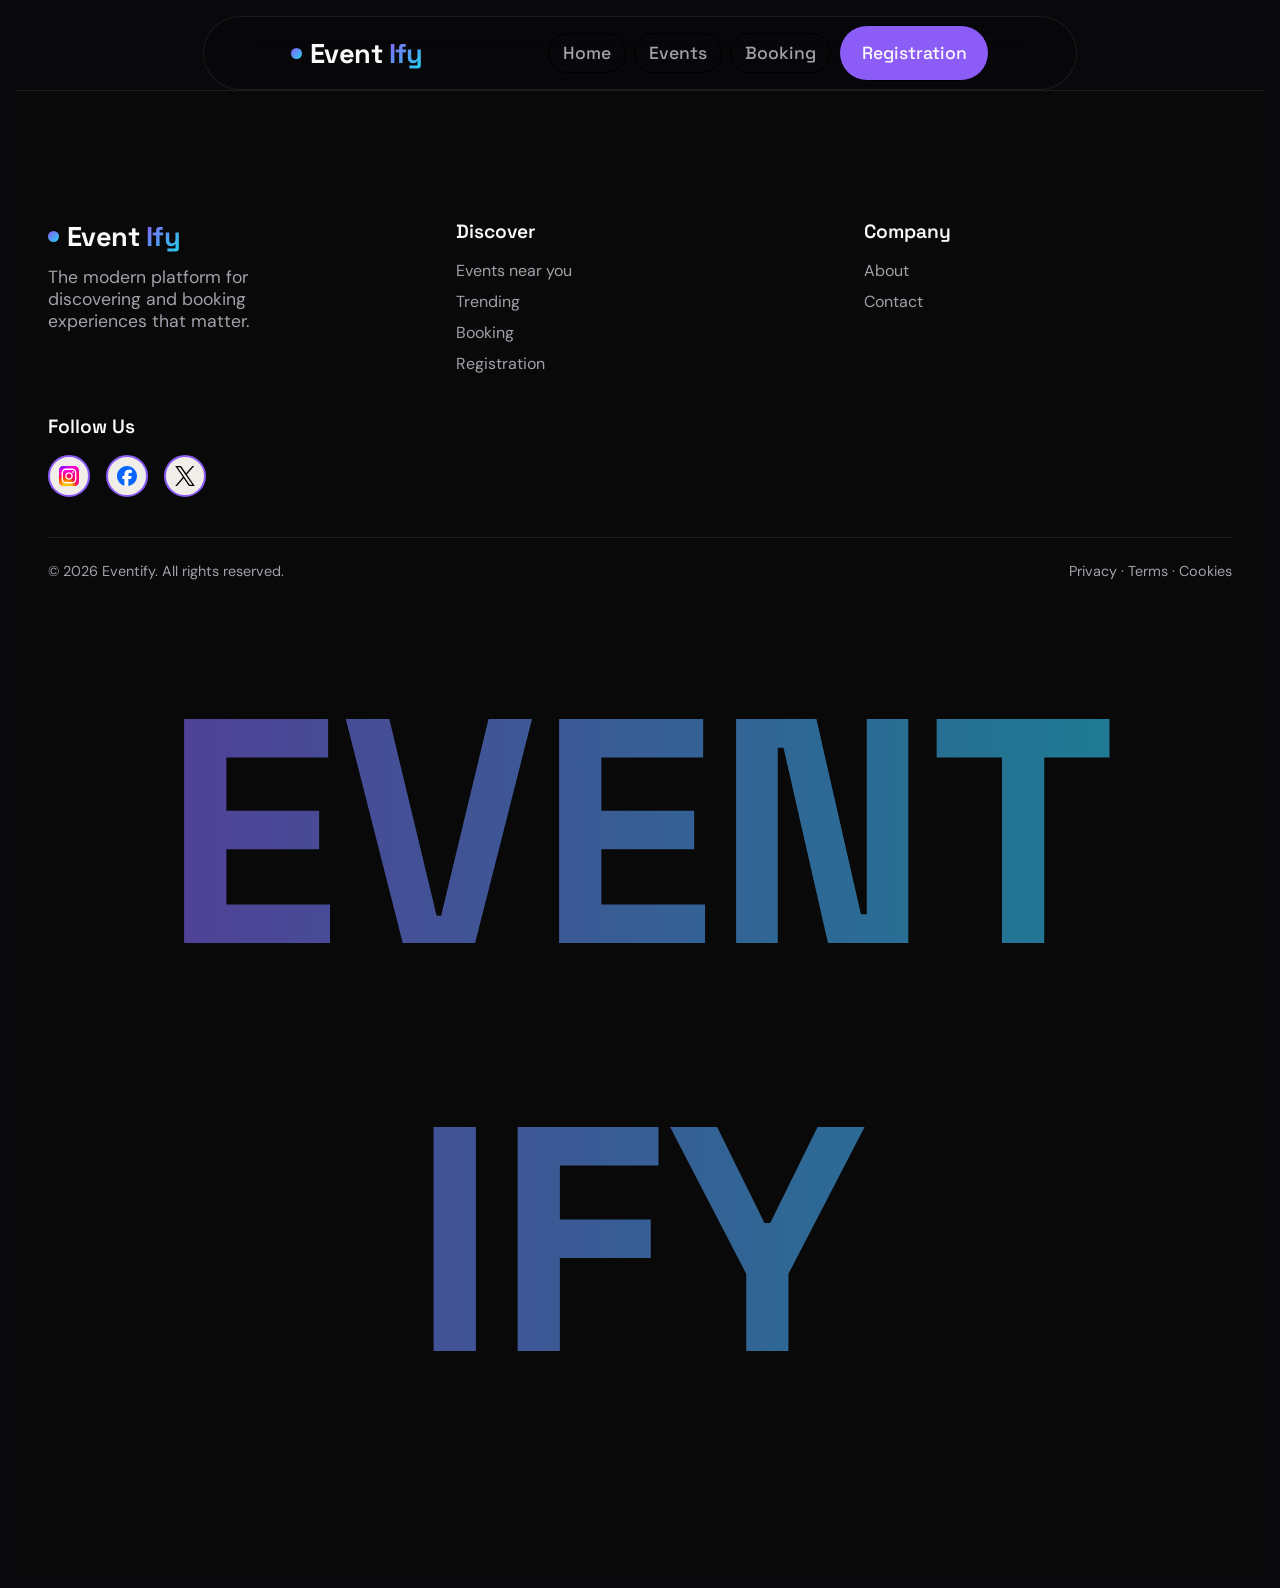
==== index.html @ 943177b7 ""event page"" ====
<!doctype html>
<html lang="en">
  <head>
    <meta charset="UTF-8" />
    <meta name="viewport" content="width=device-width, initial-scale=1.0" />
    <title>Document</title>
    <link rel="stylesheet" href="css/index.css" />
    <link rel="stylesheet" href="css/nav-footer.css" />
    <script defer src="js/index.js"></script>
  </head>
  <body>
    <!-- Nav -->
    <nav id="nav-bar">
      <div class="nav-inner">
        <div class="logo">
          <div class="logo-img"></div>
          <h4>Event <span>Ify</span></h4>
        </div>

        <button
          id="burger"
          type="button"
          aria-label="Toggle navigation menu"
          aria-controls="menu"
          aria-expanded="false"
        >
          <div class="line1"></div>
          <div class="line2"></div>
          <div class="line3"></div>
        </button>

        <ul id="menu">
          <li class="list" class="active"><a href="index.html">Home</a></li>
          <li class="list"><a href="pages/event.html">Events</a></li>
          <li class="list"><a href="pages/booking.html">Booking</a></li>
          <li class="list">
            <a class="ghost-btn" href="pages/registration.html">Registration</a>
          </li>
        </ul>
      </div>
    </nav>

    <footer>
      <div class="footer-inner">
        <div class="footer-brand">
          <div class="logo">
            <div class="logo-img"></div>
            <h4>Event <span>Ify</span></h4>
          </div>
          <p>
            The modern platform for discovering and booking experiences that
            matter.
          </p>
        </div>
        <div class="footer-col">
          <h4>Discover</h4>
          <ul>
            <li><a href="pages/event.html">Events near you</a></li>
            <li><a href="pages/event.html">Trending</a></li>
            <li><a href="pages/booking.html">Booking</a></li>
            <li><a href="pages/registration.html">Registration</a></li>
          </ul>
        </div>
        <div class="footer-col">
          <h4>Company</h4>
          <ul>
            <li><a href="#">About</a></li>
            <li><a href="#">Contact</a></li>
          </ul>
        </div>
        <div class="footer-col">
          <h4>Follow Us</h4>
          <div class="socials">
            <div class="socials-links">
              <a href="#"
                ><img
                  src="assets/images/svg/instagram-icon.svg"
                  alt="instagram"
              /></a>
              <a href="#"
                ><img src="assets/images/svg/facebook-icon.svg" alt="facebook"
              /></a>
              <a href="#"
                ><img
                  src="assets/images/svg/X (formerly Twitter)_light.svg"
                  alt="X"
              /></a>
            </div>
          </div>
        </div>
      </div>
      <div class="footer-bottom">
        <span>© 2026 Eventify. All rights reserved.</span>
        <span>Privacy · Terms · Cookies</span>
      </div>

      <h1 class="ghost">EVENT IFY</h1>
    </footer>
  </body>
</html>
---- css/index.css ----
@font-face {
  font-family: DM Sans;
  src: url(../assets/fonts/DM_Sans/DMSans-VariableFont_opsz\,wght.ttf);
}

@font-face {
  font-family: SpaceGrotesk;
  src: url(../assets/fonts/Space_Grotesk/SpaceGrotesk-VariableFont_wght.ttf);
}

* {
  padding: 0;
  margin: 0;
  box-sizing: border-box;
}
:root {
  --bg: #09090b;
  --card: #141418;
  --primary: #8b5cf6;
  --primary-soft: rgba(139, 92, 246, 0.15);
  --accent: #22d3ee;
  --accent-soft: rgba(34, 211, 238, 0.12);
  --text: #fafafa;
  --muted: #a1a1aa;
  --glass: rgba(255, 255, 255, 0.04);
  --glass-border: rgba(255, 255, 255, 0.08);
  --glass-strong: rgba(255, 255, 255, 0.07);
  --radius: 16px;
  --shadow: 0 8px 32px rgba(0, 0, 0, 0.45);

  --header-font: SpaceGrotesk;
  --body-font: DM Sans;
}
body {
  background-color: var(--bg);
}
---- css/nav-footer.css ----
@font-face {
  font-family: DM Sans;
  src: url(../assets/fonts/DM_Sans/DMSans-VariableFont_opsz\,wght.ttf);
}

@font-face {
  font-family: SpaceGrotesk;
  src: url(../assets/fonts/Space_Grotesk/SpaceGrotesk-VariableFont_wght.ttf);
}

* {
  padding: 0;
  margin: 0;
  box-sizing: border-box;
}
:root {
  --bg: #09090b;
  --card: #141418;
  --primary: #8b5cf6;
  --primary-soft: rgba(139, 92, 246, 0.15);
  --accent: #22d3ee;
  --accent-soft: rgba(34, 211, 238, 0.12);
  --text: #fafafa;
  --muted: #a1a1aa;
  --glass: rgba(255, 255, 255, 0.04);
  --glass-border: rgba(255, 255, 255, 0.08);
  --glass-strong: rgba(255, 255, 255, 0.07);
  --radius: 16px;
  --shadow: 0 8px 32px rgba(0, 0, 0, 0.45);

  --header-font: SpaceGrotesk;
  --body-font: DM Sans;
}

body {
  padding: 1rem;
  color: var(--text); 
  font-family: var(--body-font);
}
h1,
h2,
h3,
h4,
nav {
  font-family: var(--header-font);
}
#nav-bar {
  position: sticky;
  top: 0;
  z-index: 100;
  background: rgba(9, 9, 11, 0.55);
  backdrop-filter: blur(20px) saturate(1.4);
  -webkit-backdrop-filter: blur(20px) saturate(1.4);
  border-bottom: 1px solid var(--glass-border);
  padding: 0 24px;
}

.nav-inner {
  max-width: 1200px;
  margin: 0 auto;
  display: flex;
  justify-content: space-between;
  height: 72px;
}

.logo {
  font-size: 1.7rem;
  font-weight: 700;
  letter-spacing: -0.02em;
  display: flex;
  align-items: center;
  gap: 8px;
  color: var(--text);
}

.logo span {
  background: linear-gradient(135deg, var(--primary), var(--accent));
  -webkit-background-clip: text;
  -webkit-text-fill-color: transparent;
  background-clip: text;
}

.logo-img {
  width: 11px;
  height: 11px;
  background: linear-gradient(135deg, var(--primary), var(--accent));
  border-radius: 50%;
}
#burger {
  width: 2rem;
  padding: 0;
  border: 0;
  background: transparent;
  cursor: pointer;
}

#burger div {
  width: 2rem;
  height: 0.25rem;
  background: linear-gradient(135deg, var(--primary), var(--accent));
  margin: 0.3rem;
  transition: all 0.3s ease;
}
#burger.active .line1 {
  transform: translateY(0.55rem) rotate(45deg);
}

#burger.active .line2 {
  opacity: 0;
}

#burger.active .line3 {
  transform: translateY(-0.55rem) rotate(-45deg);
}

#menu {
  position: absolute;
  top: 100%;
  left: 0;
  width: 100%;
  margin: 0;
  padding:2rem 1.5rem;
  display: flex;
  flex-direction: column;
  align-items: center;
  gap: 2rem;
  list-style: none;
  background: var(--card);
  box-shadow: 0 8px 15px rgba(0, 0, 0, 0.08);
  transform: translateX(-10px);
  opacity: 0;
  visibility: hidden;
  transition: all 0.3s ease;
  z-index: 1000;
}

#menu.active {
  transform: translateX(0);
  opacity: 1;
  visibility: visible;
}

#menu .list a {
    position: relative;
  display: block;
  color: var(--muted);
  font-size: 1.1rem;
  text-decoration: none;
}

#menu .list .ghost-btn {
  color: var(--text);
  background-color: var(--primary);
  padding: 1rem 0.6rem;
  width: 150px;
  border-radius: 999px;
  text-align: center;
}

#menu .list a:not(.ghost-btn)::after {
  content: "";
  position: absolute;
   bottom: -3px;
   left: 0;
   width: 0;
   height: 2px;
   background-color: var(--accent);
   transition: width 0.3s ease;
}

#menu .list a:not(.ghost-btn):hover::after {
  width: 100%;
}
.ghost{
    margin-top: 3rem;
    text-align: center;
    width: 100%;
    font-size: 3.9rem;
    background-image: linear-gradient(90deg, rgb(139, 92, 246, 0.6), rgb(34, 211, 238, 0.6));
  background-clip: text;
  -webkit-background-clip: text; 
  color: transparent;
  -webkit-text-fill-color: transparent;
}

footer {
        border-top: 1px solid var(--glass-border);
        background: rgba(9, 9, 11, 0.6);
        padding: 2rem 1rem;
      }

      .footer-inner {
        max-width: 1200px;
        margin: 0 auto;
        display: grid;
        grid-template-columns:1fr;
        gap: 30px;
      }

      .footer-brand .logo {
        margin-bottom: 12px;
      }

      .footer-brand p {
        color: var(--muted);
        font-size: 1.1rem;
        max-width: 270px;
      }

      .footer-col h4 {
        font-size: 1.2rem;
        font-weight: 600;
        margin-bottom: 16px;
      }

      .footer-col ul {
        list-style: none;
        display: flex;
        flex-direction: column;
        gap: 10px;
      }

      .footer-col a {
        position: relative;
        display: inline-block;
        color: var(--muted);
        font-size: 1rem;
        transition: color 0.2s;
        text-decoration: none;
      }

      .footer-col a:hover {
        color: var(--text);
      }

      .footer-col ul a::after {
 content: "";
  position: absolute;
   bottom: -3px;
   left: 0;
   width: 0;
   height: 2px;
   background-color: var(--accent);
   transition: width 0.3s ease;
}

.footer-col ul a:hover::after {
  width: 100%;
}
      .socials-links {
    display: flex;
    gap: 1rem;
}
.socials-links a {
    width: 42px;
    height: 42px;
    display: grid;
    place-items: center;
    border: 2px solid var(--primary);
    border-radius: 50%;
    background-color: #F1EDE9;
    transition: 
        background-color 0.3s ease,
        transform 0.3s ease;
}

.socials-links a:hover {
    transform: translateY(-3px);
}

.socials-links img {
    width: 20px;
    height: 20px;
}

      .footer-bottom {
        max-width: 1200px;
        margin: 40px auto 0;
        padding-top: 24px;
        border-top: 1px solid var(--glass-border);
        display: flex;
        justify-content: space-between;
        color: var(--muted);
        font-size: 0.9rem;
      }

@media (min-width: 768px) {
    #nav-bar{
        border: 1px solid var(--glass-border);
  border-radius: 999px;
        width: 70%;
  margin: 0 auto;
    }
  .nav-inner {
    max-width: 1200px;
    margin: 0 auto;
    border-radius: 999px;
    display: flex;
    align-items: center;
    justify-content: space-around;
    height: 72px;
  }
  #burger {
    display: none;
  }
  #menu {
    position: static;
    width: auto;
    padding: 0;
    display: flex;
    flex-direction: row;
    align-items: center;
    gap: 8px;
    list-style: none;
    background: transparent;
    box-shadow: none;
    transform: none;
    opacity: 1;
    visibility: visible;
  }

  #menu .list a {
    font-weight: 500;
    padding: 8px 14px;
    border: 1px solid black;
    border-radius: 999px;
    transition: all 0.2s ease;
  }

  /* Navigation underlines are for the mobile menu only. */
  #menu .list a:not(.ghost-btn)::after {
    content: none;
  }
  .list a {
    text-decoration: none;
    font-size: 1.1rem;
    color: var(--muted);
    transition: all 0.3s ease;
  }
  li .ghost-btn {
    color: var(--text);
    background-color: var(--primary);
  }

  #menu .list a:hover {
    color: var(--text);
    background: linear-gradient(135deg, rgb(139, 92, 246, 0.4), rgb(34, 211, 238, 0.4));
  }

  #menu li a.active {
    color: var(--text);
    background: var(--glass-strong);
  }
  footer {
        border-top: 1px solid var(--glass-border);
        background: rgba(9, 9, 11, 0.6);
        padding: 8rem 2rem;
      }
  .footer-inner {
        max-width: 1200px;
        margin: 0 auto;
        display: grid;
        grid-template-columns:1fr 1fr 1fr;
        gap: 40px;
      }
      .ghost{
    margin-top: 3rem;
    text-align: center;
    width: 100%;
    font-size: 20rem;
    background-image: linear-gradient(90deg, rgb(139, 92, 246, 0.6), rgb(34, 211, 238, 0.6));
}
}
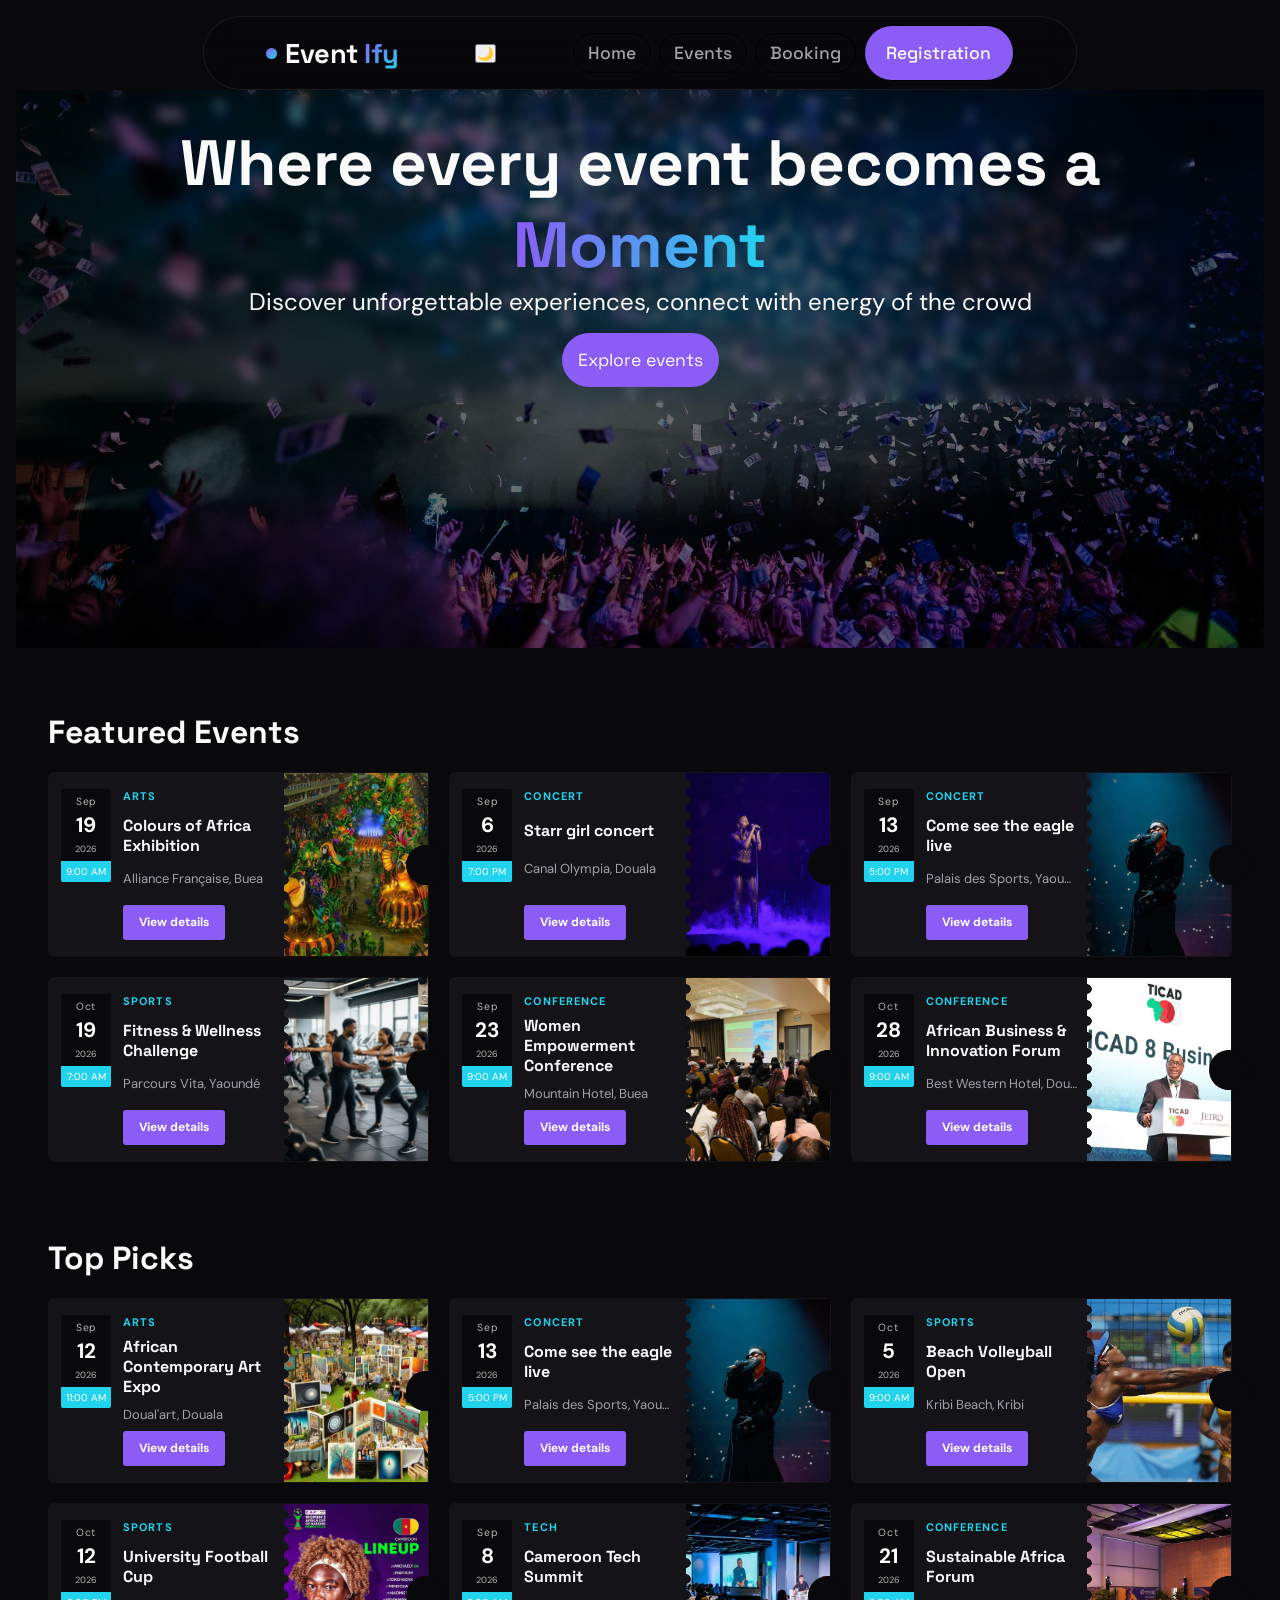
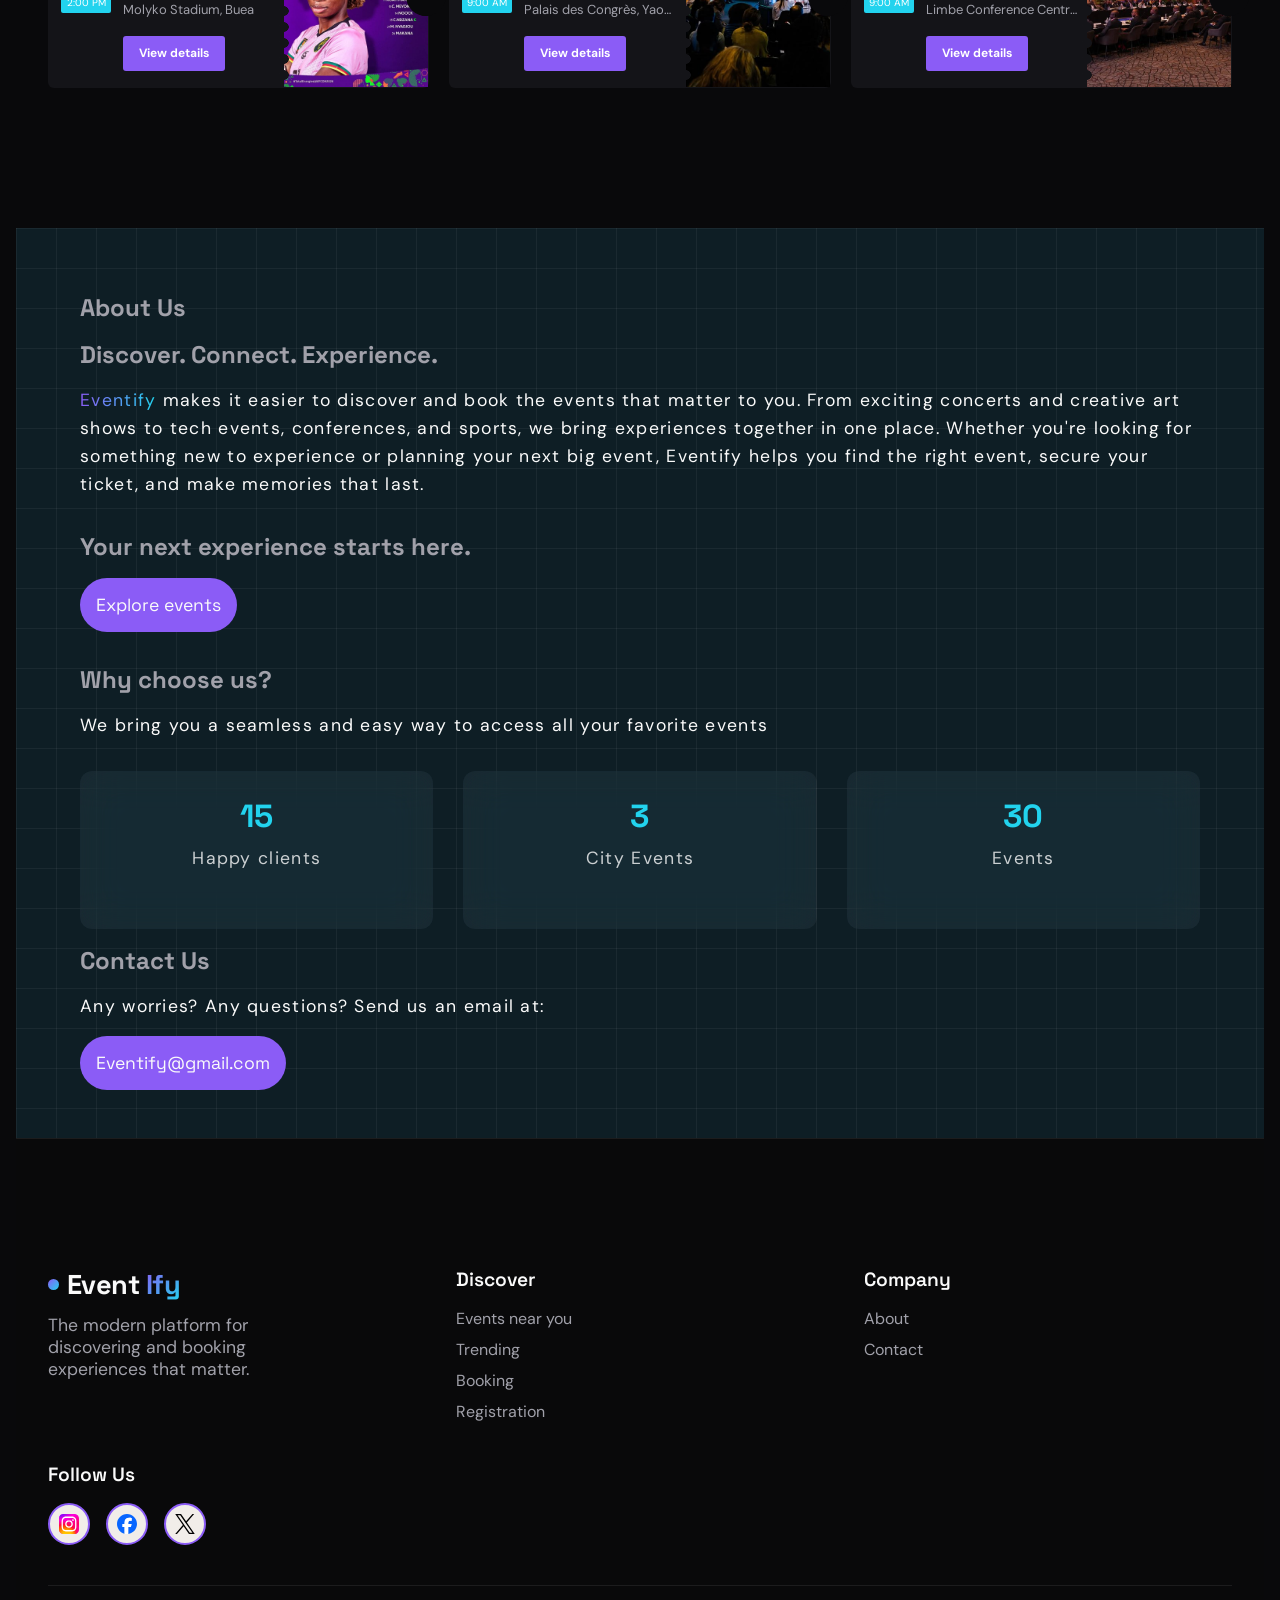
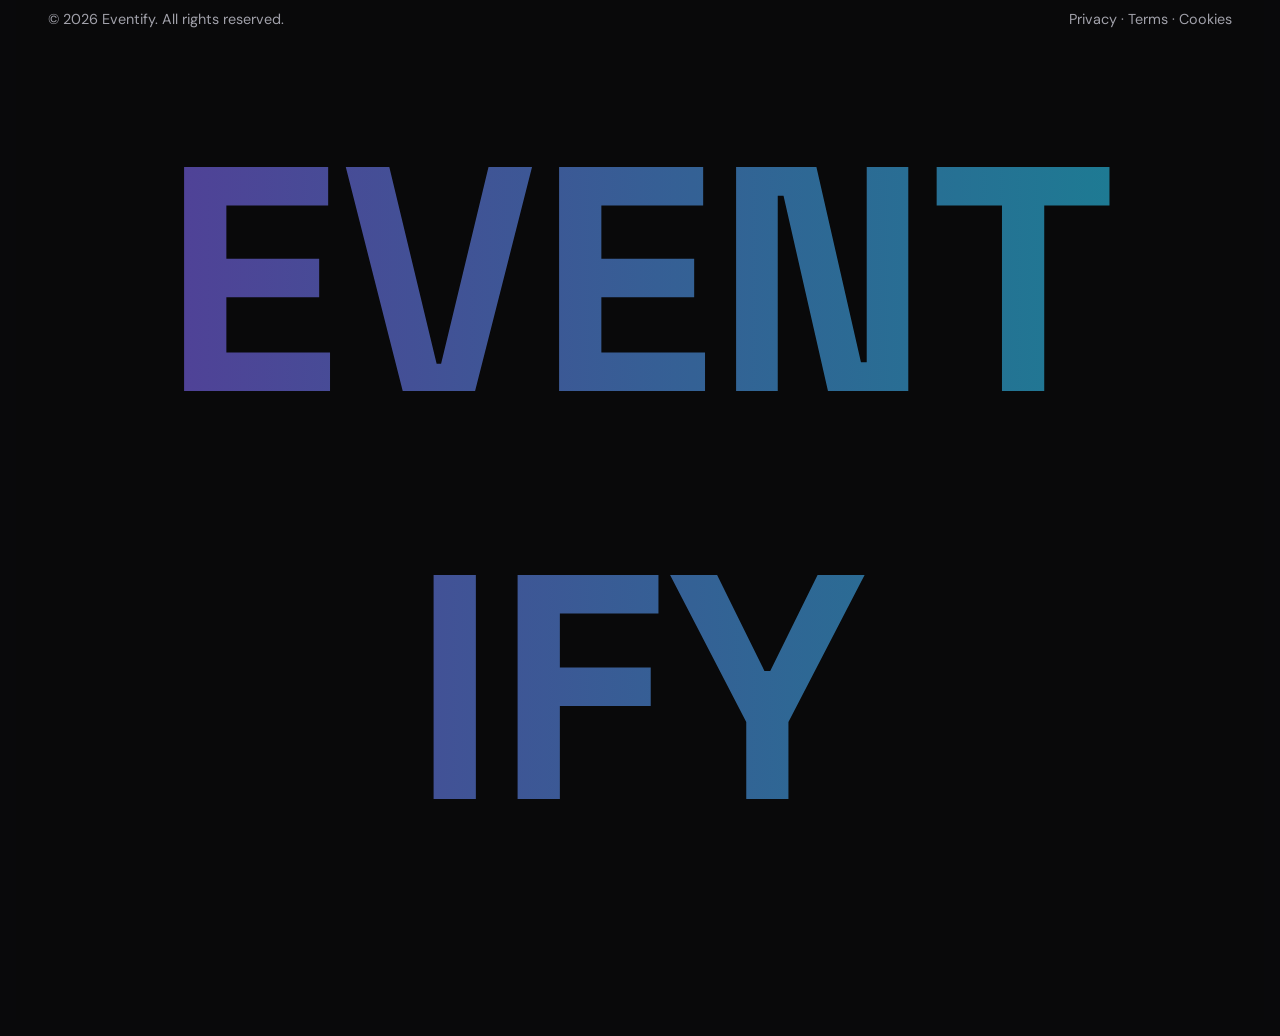
==== commit cbeca626: ""Main pages"" ====
--- a/index.html
+++ b/index.html
@@ -6,7 +6,11 @@
     <title>Document</title>
     <link rel="stylesheet" href="css/index.css" />
     <link rel="stylesheet" href="css/nav-footer.css" />
+    <link rel="stylesheet" href="css/event.css" />
+    <link rel="stylesheet" href="css/theme.css" />
+    <!-- <link rel="stylesheet" href="css/cards.css" /> -->
     <script defer src="js/index.js"></script>
+    <script defer src="js/theme.js"></script>
   </head>
   <body>
     <!-- Nav -->
@@ -16,6 +20,15 @@
           <div class="logo-img"></div>
           <h4>Event <span>Ify</span></h4>
         </div>
+
+        <button
+          id="theme-toggle"
+          class="theme-toggle"
+          type="button"
+          aria-label="Toggle light and dark mode"
+        >
+          🌙
+        </button>
 
         <button
           id="burger"
@@ -39,6 +52,76 @@
         </ul>
       </div>
     </nav>
+    <main>
+      <section class="hero">
+        <div class="hero-overlay"></div>
+        <div class="hero-content">
+          <h1 class="hero-head">
+            Where every event becomes a <span>Moment</span>
+          </h1>
+          <p>
+            Discover unforgettable experiences, connect with energy of the crowd
+          </p>
+          <a class="action-buttons" href="pages/event.html">Explore events</a>
+        </div>
+      </section>
+
+      <section class="cards">
+        <div class="home-event-section">
+          <h2 class="home-event-title">Featured Events</h2>
+          <div id="featured-events" class="home-event-grid"></div>
+        </div>
+
+        <div class="home-event-section">
+          <h2 class="home-event-title">Top Picks</h2>
+          <div id="top-picks" class="home-event-grid"></div>
+        </div>
+      </section>
+
+      <article class="about-us-section">
+        <div class="about-us">
+          <h1>About Us</h1>
+
+          <h2>Discover. Connect. Experience.</h2>
+
+          <p>
+            <span> Eventify</span> makes it easier to discover and book the
+            events that matter to you. From exciting concerts and creative art
+            shows to tech events, conferences, and sports, we bring experiences
+            together in one place. Whether you're looking for something new to
+            experience or planning your next big event, Eventify helps you find
+            the right event, secure your ticket, and make memories that last.
+          </p>
+
+          <h2>Your next experience starts here.</h2>
+          <div class="cta">
+            <a class="action-buttons" href="pages/event.html">Explore events</a>
+          </div>
+          <h2>Why choose us?</h2>
+          <p>
+            We bring you a seamless and easy way to access all your favorite
+            events
+          </p>
+          <div class="stats">
+            <div class="stat-item">
+              <h3 class="counter" data-target="50">0 <span>+</span></h3>
+              <p>Happy clients</p>
+            </div>
+            <div class="stat-item">
+              <h3 class="counter" data-target="10">0<span>+</span></h3>
+              <p>City Events</p>
+            </div>
+            <div class="stat-item">
+              <h3 class="counter" data-target="100">0<span>+</span></h3>
+              <p>Events</p>
+            </div>
+          </div>
+          <h1>Contact Us</h1>
+          <p class="email">Any worries? Any questions? Send us an email at:</p>
+          <a class="action-buttons" href="#">Eventify@gmail.com</a>
+        </div>
+      </article>
+    </main>
 
     <footer>
       <div class="footer-inner">
--- a/css/index.css
+++ b/css/index.css
@@ -34,3 +34,534 @@
 body {
   background-color: var(--bg);
 }
+
+.hero {
+  position: relative;
+  min-height: 72vh;
+  width: 100%;
+  background: url('../assets/images/hero/stux-live-concert-388160_1920\ \(1\).jpg') no-repeat center / cover;
+  justify-content: center;
+  align-items: center;
+
+}
+
+/* soften overlay so hero text sits on a warm glass card */
+/* .hero-overlay{
+  position: absolute;
+  inset: 0;
+  background: linear-gradient(180deg, rgba(0,0,0,0.1), rgba(0,0,0,0.1));
+} */
+
+.hero-content{
+  position: relative;
+  z-index: 2;
+  text-align: center;
+  color: var(--color-warm-ivory);
+  max-width: 1100px;
+  padding: 2rem;
+  border-radius: 12px;
+  backdrop-filter: blur(6px) saturate(120%);
+  margin: 0 auto;
+  margin-bottom: 20px;
+}
+
+.hero-content h1{font-weight:700}
+
+.hero-overlay{
+    position: absolute;
+    inset: 0;
+    background-color: rgba(0, 0, 0, 0.5);
+}
+.hero-content{
+    position: relative;
+    z-index: 2;
+    text-align: center;
+    /* margin-top: 6rem; */
+}
+.hero-content h1{
+    font-size: clamp(2rem, 5vw, 4.8rem);
+}
+.logo-text{
+    font-size: clamp(2rem, 5vw, 4.8rem);
+    margin-bottom: 1rem;
+
+}
+.hero-head span{
+   background: linear-gradient(90deg, var(--primary), var(--accent));
+  -webkit-background-clip: text;
+  -webkit-text-fill-color: transparent;
+  background-clip: text;
+}
+.hero-content p{
+    font-size: clamp(1rem, 2.5vw, 1.5rem);
+    margin-bottom: 2rem;
+}
+
+.action-buttons {
+   color: var(--text);
+  background-color: var(--primary);
+  padding: 1rem 1rem;
+  border: none;
+  border-radius: 999px;
+  text-align: center;
+text-decoration: none;
+  font-family: var(--header-font);
+  font-size: 1.1rem;
+}
+/* =========================
+   HOMEPAGE EVENT SECTIONS
+========================= */
+
+.cards {
+  width: 100%;
+  padding: 3rem 1rem;
+  background: var(--bg);
+  overflow: hidden;
+}
+
+.home-event-section {
+  width: 100%;
+  margin-bottom: 4rem;
+}
+
+.home-event-title {
+  color: var(--text);
+  font-family: var(--header-font);
+  font-size: clamp(1.5rem, 4vw, 2rem);
+  margin-bottom: 1.25rem;
+}
+
+
+/* =========================
+   MOBILE
+========================= */
+
+.home-event-grid {
+  display: flex;
+  gap: 1.25rem;
+  overflow-x: auto;
+  padding-bottom: 0.75rem;
+
+  scroll-snap-type: x mandatory;
+  -webkit-overflow-scrolling: touch;
+
+  scrollbar-width: none;
+}
+
+.home-event-grid::-webkit-scrollbar {
+  display: none;
+}
+
+.home-event-grid .event-card {
+  flex: 0 0 280px;
+  min-width: 280px;
+  scroll-snap-align: start;
+}
+
+
+/* =========================
+   TABLET / DESKTOP
+========================= */
+
+@media (min-width: 768px) {
+
+  .cards {
+    padding: 4rem 2rem;
+  }
+
+  .home-event-section {
+    max-width: 1500px;
+    margin-left: auto;
+    margin-right: auto;
+  }
+
+  .home-event-grid {
+    display: grid;
+    grid-template-columns: repeat(2, minmax(0, 1fr));
+    overflow: visible;
+  }
+
+  .home-event-grid .event-card {
+    min-width: 0;
+  }
+}
+
+.about-us-section{
+  /* width: 100vw;
+  height: 100vh; */
+  background-color: #0e1e25;
+position: relative;
+  overflow: hidden;
+}
+
+.about-us-section::before {
+  content: "";
+  position: absolute;
+  inset: 0;
+  background-image: 
+    linear-gradient(rgba(255, 255, 255, 0.05) 1px, transparent 1px),
+    linear-gradient(90deg, rgba(255, 255, 255, 0.05) 1px, transparent 1px);
+  background-size: 40px 40px; /* size of each small square */
+  pointer-events: none;
+  z-index: 0;
+}
+
+.about-us-section > * {
+  position: relative;
+  z-index: 1;
+}
+.about-us{
+  padding: 1rem;
+}
+
+.about-us h1,h2{
+  font-family: var(--header-font);
+  color: var(--muted);
+  margin-bottom: 1rem;
+}
+.about-us p{
+  line-height: 1.2;
+  letter-spacing: 1px;
+  margin-bottom: 2rem;
+  font-size: clamp(0.8rem, 5vw, 1.1rem);
+}
+.about-us p span{
+  background: linear-gradient(90deg, var(--primary), var(--accent));
+  -webkit-background-clip: text;
+  -webkit-text-fill-color: transparent;
+  background-clip: text;
+}
+.cta{
+  display: flex;
+  align-items: center;
+  margin-bottom: 2rem;
+}
+.stats {
+  display: grid;
+  grid-template-columns: 1fr 1fr 1fr;
+  gap: 10px;
+  margin-bottom: 1rem;
+}
+
+.stat-item {
+  text-align: center;
+  padding: 10px 12px;
+  background: rgba(255, 255, 255, 0.05);
+   backdrop-filter: blur(20px) saturate(1.4);
+  -webkit-backdrop-filter: blur(20px) saturate(1.4);
+  border-radius: 12px;
+}
+
+.stat-item h3 {
+  font-size: 2rem;
+  font-weight: 700;
+  margin-bottom: 8px;
+  color:var(--accent); 
+}
+
+.stat-item p {
+  font-size: 0.5rem;
+  opacity: 0.8;
+  margin-bottom: -3px;
+}
+.email{
+  font-family: var(--body-font);
+  margin-bottom: 0.1rem;
+  
+}
+@media(min-width:768px){
+  .about-us{
+  padding: 4rem;
+}
+.about-us p{
+  line-height: 1.6;
+  letter-spacing: 1.3px;
+  margin-bottom: 2rem;
+  font-size: clamp(0.8rem, 5vw, 1.1rem);
+}
+.stats{
+  gap: 30px;
+
+}
+.stat-item{
+  padding: 25px;
+}
+}
+@media (min-width: 1010px) {
+
+  .home-event-grid {
+    grid-template-columns: repeat(3, minmax(0, 1fr));
+  }
+
+}
+
+
+/* =========================================================
+   LIGHT MODE — HOMEPAGE
+========================================================= */
+
+[data-theme="light"] body {
+    background: #f5f5f7;
+    color: #18181b;
+}
+
+
+/* =========================
+   NAVBAR
+========================= */
+
+[data-theme="light"] #nav-bar {
+    background: rgba(255, 255, 255, 0.78);
+    border-color: rgba(0, 0, 0, 0.08);
+    box-shadow: 0 8px 30px rgba(0, 0, 0, 0.08);
+}
+
+[data-theme="light"] .navbar a {
+    color: #52525b;
+}
+
+[data-theme="light"] .navbar a:hover {
+    color: #18181b;
+}
+
+[data-theme="light"] .logo h4 {
+    color: #18181b;
+}
+
+
+/* =========================
+   HERO
+========================= */
+
+[data-theme="light"] .hero-overlay {
+    background:
+        linear-gradient(
+            180deg,
+            rgba(255, 255, 255, 0.18),
+            rgba(255, 255, 255, 0.42)
+        );
+}
+
+[data-theme="light"] .hero-content {
+    color: #18181b;
+    background: rgba(255, 255, 255, 0.20);
+    border: 1px solid rgba(255, 255, 255, 0.45);
+    box-shadow: 0 20px 60px rgba(0, 0, 0, 0.12);
+}
+
+[data-theme="light"] .hero-content p {
+    color: #3f3f46;
+}
+
+
+/* Keep your gradient Eventify text */
+[data-theme="light"] .hero-head span {
+    background: linear-gradient(
+        90deg,
+        #7c3aed,
+        #0891b2
+    );
+
+    -webkit-background-clip: text;
+    -webkit-text-fill-color: transparent;
+    background-clip: text;
+}
+
+
+/* =========================
+   EXPLORE BUTTON
+========================= */
+
+[data-theme="light"] .action-buttons {
+    background: #7c3aed;
+    color: white;
+
+    box-shadow:
+        0 10px 25px rgba(124, 58, 237, 0.25);
+}
+
+[data-theme="light"] .action-buttons:hover {
+    background: #6d28d9;
+}
+
+
+/* =========================
+   EVENT SECTION
+========================= */
+
+[data-theme="light"] .cards {
+    background: #f5f5f7;
+}
+
+[data-theme="light"] .home-event-title,
+[data-theme="light"] .event-section-title {
+    color: #18181b;
+}
+
+
+/* =========================
+   EVENT CARDS
+========================= */
+
+[data-theme="light"] .event-card {
+    background: #ffffff;
+    color: #18181b;
+
+    border: 1px solid rgba(0, 0, 0, 0.06);
+
+    box-shadow:
+        0 15px 35px rgba(0, 0, 0, 0.08);
+}
+
+[data-theme="light"] .event-card:hover {
+    box-shadow:
+        0 18px 40px rgba(0, 0, 0, 0.13);
+}
+
+
+/* Card perforation */
+[data-theme="light"] .event-card-media::before {
+    background-image:
+        radial-gradient(
+            circle,
+            #ffffff 4px,
+            transparent 4.5px
+        );
+}
+
+
+/* Card side cut-outs */
+[data-theme="light"] .event-card::before,
+[data-theme="light"] .event-card::after {
+    background: #f5f5f7;
+}
+
+
+/* =========================
+   EVENT DATE
+========================= */
+
+[data-theme="light"] .event-date {
+    background: #18181b;
+    color: #ffffff;
+}
+
+[data-theme="light"] .event-time {
+    background: #7c3aed;
+    color: white;
+}
+
+
+/* =========================
+   EVENT TEXT
+========================= */
+
+[data-theme="light"] .event-title {
+    color: #18181b;
+}
+
+[data-theme="light"] .event-location {
+    color: #71717a;
+}
+
+[data-theme="light"] .event-category {
+    color: #7c3aed;
+}
+
+
+/* =========================
+   VIEW DETAILS
+========================= */
+
+[data-theme="light"] .event-details-button {
+    color: #7c3aed;
+    border-color: #7c3aed;
+}
+
+[data-theme="light"] .event-details-button:hover {
+    background: #7c3aed;
+    color: white;
+}
+
+
+/* =========================
+   ABOUT SECTION
+========================= */
+
+[data-theme="light"] .about-us-section {
+    background: #ffffff;
+}
+
+[data-theme="light"] .about-us-section::before {
+    background-image:
+        linear-gradient(
+            rgba(124, 58, 237, 0.06) 1px,
+            transparent 1px
+        ),
+        linear-gradient(
+            90deg,
+            rgba(124, 58, 237, 0.06) 1px,
+            transparent 1px
+        );
+}
+
+[data-theme="light"] .about-us h1,
+[data-theme="light"] .about-us h2 {
+    color: #18181b;
+}
+
+[data-theme="light"] .about-us p {
+    color: #52525b;
+}
+
+
+/* =========================
+   STATS
+========================= */
+
+[data-theme="light"] .stat-item h3 {
+    color: #18181b;
+}
+
+[data-theme="light"] .stat-item p {
+    color: #71717a;
+}
+
+
+/* =========================
+   INPUTS / SEARCH
+========================= */
+
+[data-theme="light"] input,
+[data-theme="light"] select {
+    background: #ffffff;
+    color: #18181b;
+    border-color: rgba(0, 0, 0, 0.12);
+}
+
+[data-theme="light"] input::placeholder {
+    color: #a1a1aa;
+}
+
+
+/* =========================
+   FOOTER
+========================= */
+
+/* Keep footer dark for contrast */
+[data-theme="light"] footer {
+    background: #111114;
+    color: #ffffff;
+}
+
+[data-theme="light"] footer p,
+[data-theme="light"] footer li a {
+    color: #a1a1aa;
+}
+
+[data-theme="light"] footer li a:hover {
+    color: #ffffff;
+}
+
+
+
--- a/css/event.css
+++ b/css/event.css
@@ -0,0 +1,741 @@
+@font-face {
+  font-family: DM Sans;
+  src: url(../assets/fonts/DM_Sans/DMSans-VariableFont_opsz\,wght.ttf);
+}
+
+@font-face {
+  font-family: SpaceGrotesk;
+  src: url(../assets/fonts/Space_Grotesk/SpaceGrotesk-VariableFont_wght.ttf);
+}
+
+* {
+  padding: 0;
+  margin: 0;
+  box-sizing: border-box;
+}
+:root {
+  --bg: #09090b;
+  --card: #141418;
+  --primary: #8b5cf6;
+  --primary-soft: rgba(139, 92, 246, 0.15);
+  --accent: #22d3ee;
+  --accent-soft: rgba(34, 211, 238, 0.12);
+  --text: #fafafa;
+  --muted: #a1a1aa;
+  --glass: rgba(255, 255, 255, 0.04);
+  --glass-border: rgba(255, 255, 255, 0.08);
+  --glass-strong: rgba(255, 255, 255, 0.07);
+  --radius: 16px;
+  --shadow: 0 8px 32px rgba(0, 0, 0, 0.45);
+
+  --header-font: SpaceGrotesk;
+  --body-font: DM Sans;
+}
+body {
+  background-color: var(--bg);
+}
+
+.hero {
+  position: relative;
+  min-height: 62vh;
+  width: 100%;
+  /* combine image with a subtle warm gradient for premium feel */
+  background: url('../assets/images/hero/stocksnap-confetti-2571539_1920\ \(1\).jpg') no-repeat bottom / cover;
+  /* display: flex; */
+  justify-content: center;
+  align-items: center;
+  /* padding: 2rem 1.5rem; */
+}
+
+/* soften overlay so hero text sits on a warm glass card */
+.hero-overlay{
+  position: absolute;
+  inset: 0;
+  background: linear-gradient(180deg, rgba(0,0,0,0.1), rgba(0,0,0,0.1));
+}
+
+.hero-content{
+  position: relative;
+  z-index: 2;
+  text-align: center;
+  color: var(--color-warm-ivory);
+  max-width: 1100px;
+  padding: 2rem;
+  border-radius: 12px;
+  backdrop-filter: blur(6px) saturate(120%);
+  margin: 0 auto;
+  margin-bottom: 20px;
+}
+
+.hero-content h1{font-weight:700}
+
+.hero-overlay{
+    position: absolute;
+    inset: 0;
+    background-color: rgba(0, 0, 0, 0.5);
+}
+.hero-content{
+    position: relative;
+    z-index: 2;
+    text-align: center;
+    color: var(--color);
+}
+.hero-content h1{
+    font-size: clamp(2rem, 5vw, 4.8rem);
+}
+.logo-text{
+    font-size: clamp(2rem, 5vw, 4.8rem);
+    margin-bottom: 1rem;
+
+}
+.logo-text span{
+   background: linear-gradient(135deg, var(--primary), var(--accent));
+  -webkit-background-clip: text;
+  -webkit-text-fill-color: transparent;
+  background-clip: text;
+}
+.hero-content p{
+    font-size: clamp(1rem, 2.5vw, 1.5rem);
+    margin-bottom: 2rem;
+}
+/* .btn{
+  display: inline-block;
+  padding: 0.85rem 1.6rem;
+  background: var(--accent);
+  color: var(--color-warm-ivory);
+  text-decoration: none;
+  border-radius: 12px;
+  box-shadow: 0 8px 20px rgba(15,20,20,0.12);
+  border: 1px solid rgba(255,255,255,0.06);
+  font-weight: 700;
+  letter-spacing: 0.3px;
+  transition: transform 0.22s ease, box-shadow 0.22s ease;
+} */
+/* .btn:hover{transform: translateY(-4px); box-shadow: 0 14px 34px rgba(15,20,20,0.16)} */
+
+.search-section {
+  max-width: 1200px;
+  margin: 0 auto 40px;
+  padding: 0 1rem;
+}
+
+.search-bar {
+  display: grid;
+  grid-template-columns: 24px minmax(0, 1fr);
+  align-items: center;
+  gap: 0.75rem;
+  padding: 1rem;
+  background: rgba(20, 20, 24, 0.7);
+  border: 1px solid var(--glass-border);
+  border-radius: var(--radius);
+  box-shadow: var(--shadow);
+  backdrop-filter: blur(16px);
+  -webkit-backdrop-filter: blur(16px);
+}
+
+.search-icon {
+  display: grid;
+  place-items: center;
+}
+
+.search-icon img {
+  width: 24px;
+  height: 24px;
+}
+
+.search-bar input {
+  min-width: 0;
+  background: transparent;
+  border: none;
+  outline: none;
+  color: var(--text);
+  font: inherit;
+  padding: 0.75rem 0;
+}
+
+.search-bar input::placeholder {
+  color: var(--muted);
+}
+
+.search-divider {
+  display: none;
+}
+
+.search-select,
+#search-btn {
+  grid-column: 1 / -1;
+  width: 100%;
+}
+
+.search-select {
+  padding: 0.8rem 1rem;
+  color: var(--text);
+  background: var(--glass);
+  border: 1px solid var(--glass-border);
+  border-radius: 12px;
+  font: inherit;
+  cursor: pointer;
+  outline: none;
+}
+
+.search-select option {
+  background: var(--card);
+  color: var(--text);
+}
+.btn {
+        display: inline-flex;
+        align-items: center;
+        justify-content: center;
+        gap: 8px;
+        padding: 10px 20px;
+        border-radius: 999px;
+        font-family: var(--header-font);
+        font-weight: 600;
+        font-size: 0.95rem;
+        border: 1px solid transparent;
+        cursor: pointer;
+        transition: all 0.22s ease;
+        position: relative;
+        overflow: hidden;
+        background-color: var(--primary);
+        color: var(--text);
+      }
+
+.event-cards {
+  --event-page-bg: #0d0d12;
+  --event-surface: #f4efe9;
+  --event-ink: #2a1b14;
+  --event-muted: #786a61;
+  --event-accent: #b9663f;
+
+  width: 100%;
+  /* padding: 2rem 1rem 3rem; */
+  background: var(--event-page-bg);
+  font-family: var(--body-font);
+}
+
+.cards {
+  width: min(100%, 1200px);
+  /* margin: 0 auto; */
+}
+
+#art-cards , #concert-cards , #sport-cards , #tech-cards , #conference-cards {
+  margin-top: 2.5rem;
+}
+
+.event-section-title {
+  margin-bottom: 1rem;
+  color: var(--text);
+  font-family: var(--header-font);
+  font-size: clamp(1.5rem, 3vw, 2rem);
+}
+
+/* .event-grid {
+  display: grid;
+  grid-template-columns: repeat(4, minmax(260px, 1fr));
+  gap: 1.25rem;
+  overflow-x: auto;
+  scroll-snap-type: x mandatory;
+  -webkit-overflow-scrolling: touch;
+}
+.event-grid::-webkit-scrollbar {
+    display: none;
+} */
+/* ===== Mobile: each row scrolls independently ===== */
+.event-grid{
+  width: 100%;
+}
+.event-row {
+  display: flex;
+  gap: 1.25rem;
+  overflow-x: auto;
+  padding-bottom: 0.75rem;
+  margin-bottom: 1.5rem;
+  scroll-snap-type: x mandatory;
+  -webkit-overflow-scrolling: touch;
+}
+
+.event-row .event-card {
+  flex: 0 0 280px;          /* fixed width for nice scrolling */
+  scroll-snap-align: start;
+  min-width: 280px;
+}
+
+/* Optional nicer scrollbar */
+.event-row::-webkit-scrollbar {
+  display: none;
+}
+.event-row::-webkit-scrollbar-thumb {
+  background: rgba(255, 255, 255, 0.25);
+  border-radius: 10px;
+}
+
+/* Mobile ticket: the media is shown first with a perforated seam. */
+.event-card {
+  position: relative;
+  display: flex;
+  flex-direction: column;
+  border-radius: 16px;
+  background: #fff;
+  color: var(--event-ink);
+  box-shadow: 0 20px 40px rgba(0, 0, 0, 0.18);
+  transition: all 0.2s ease;
+  scroll-snap-align: start;
+}
+
+.event-card::before,
+.event-card::after {
+  content: "";
+  position: absolute;
+  top: 105px;
+  z-index: 3;
+  width: 40px;
+  height: 50px;
+  border-radius: 60%;
+  background: var(--event-page-bg);
+  transform: translateY(-50%);
+}
+
+.event-card::before {
+  left: -15px;
+}
+
+.event-card::after {
+  right: -15px;
+}
+
+.event-card-media {
+  position: relative;
+  order: -1;
+  width: 100%;
+  height: 210px;
+}
+
+.event-image {
+  display: block;
+  width: 100%;
+  height: 100%;
+  border-radius: 16px 16px 0 0;
+  object-fit: cover;
+  transition: transform 0.3s ease, scale 0.3s ease;
+}
+.event-image:hover{
+  transform: translateY(-3px);
+  /* /* transform: scale(1.02); *  / */
+}
+
+/* Dots sit on the boundary between the image and the card content. */
+.event-card-media::before {
+  content: "";
+  position: absolute;
+  right: 1px;
+  bottom: -5px;
+  left: 1px;
+  z-index: 2;
+  height: 13px;
+  background-image: radial-gradient(circle, #fff 4px, transparent 4.5px);
+  background-position: center;
+  background-repeat: repeat-x;
+  background-size: 20px 3px;
+}
+
+.event-card-media::after {
+  display: none;
+}
+
+.event-card-content {
+  display: grid;
+  grid-template-columns: 64px minmax(0, 1fr);
+  grid-template-areas:
+    "date category"
+    "date title"
+    "date location"
+    "date actions";
+  column-gap: 1rem;
+  padding: 1.5rem 1.25rem 1.25rem;
+}
+.event-card:hover {
+  transform: translateY(-3px);
+  border-color: var(--accent);
+  box-shadow: 0 10px 25px rgba(0, 0, 0, 0.18);
+}
+
+.event-date {
+  grid-area: date;
+  align-self: start;
+  width: 64px;
+  overflow: hidden;
+  border-radius: 2px;
+  background: var(--bg);
+  color: #fff;
+  text-align: center;
+}
+
+.event-month,
+.event-day,
+.event-yr,
+.event-time {
+  display: block;
+}
+
+.event-month {
+  padding-top: 6px;
+  margin-bottom: 6px;
+  font-size: 0.8rem;
+  letter-spacing: 0.08em;
+  opacity: 0.7;
+}
+
+.event-day {
+  margin-bottom: 6px;
+  font-size: 1.5rem;
+  font-weight: 700;
+  line-height: 1.1;
+}
+
+.event-yr {
+  font-size: 0.5625rem;
+  opacity: 0.7;
+}
+
+.event-time {
+  margin-top: 6px;
+  padding: 4px 0;
+  background: var(--accent);
+  font-size: 0.625rem;
+}
+
+.event-category {
+  grid-area: category;
+  margin: 0 0 0.25rem;
+  color: var(--event-accent);
+  font-size: 0.6875rem;
+  font-weight: 700;
+  letter-spacing: 0.1em;
+  text-transform: uppercase;
+}
+
+.event-title {
+  grid-area: title;
+  margin: 0;
+  color: var(--event-ink);
+  font-family: var(--header-font);
+  font-size: 1.1875rem;
+  line-height: 1.25;
+}
+
+.event-location {
+  grid-area: location;
+  margin: 0.35rem 0 0;
+  color: var(--event-muted);
+  font-size: 0.8125rem;
+}
+
+.event-actions {
+  grid-area: actions;
+  margin-top: 1rem;
+}
+
+.event-details-button {
+  display: inline-flex;
+  padding: 0.6rem 1rem;
+  border-radius: 3px;
+  background: var(--primary);
+  color: #fff;
+  font-size: 0.75rem;
+  font-weight: 700;
+  text-decoration: none;
+  transition: background-color 0.2s ease, transform 0.2s ease;
+}
+
+.event-details-button:hover,
+.event-details-button:focus-visible {
+  background: linear-gradient(135deg, var(--primary), var(--accent));;
+  transform: translateY(-1px);
+}
+
+@media (min-width: 768px) {
+  .search-section {
+    padding: 0 24px;
+  }
+
+  .search-bar {
+    display: flex;
+    gap: 12px;
+    padding: 8px 8px 8px 24px;
+    border-radius: 999px;
+  }
+
+  .search-bar input {
+    flex: 1;
+    padding: 12px 0;
+  }
+
+  .search-divider {
+    display: block;
+    width: 1px;
+    height: 28px;
+    background: rgba(255, 255, 255, 0.1);
+  }
+
+  .search-select,
+  #search-btn {
+    width: auto;
+  }
+
+  .search-select {
+    padding: 8px 4px;
+    color: var(--muted);
+    background: transparent;
+    border: none;
+    border-radius: 0;
+  }
+
+  .search-section {
+    padding: 0 24px;
+  }
+
+  .search-bar {
+    display: flex;
+    gap: 12px;
+    padding: 8px 8px 8px 24px;
+    border-radius: 999px;
+  }
+
+  .search-bar input {
+    flex: 1;
+    padding: 12px 0;
+  }
+
+  .search-divider {
+    display: block;
+    width: 1px;
+    height: 28px;
+    background: rgba(255, 255, 255, 0.1);
+  }
+
+  .search-select,
+  #search-btn {
+    width: auto;
+  }
+
+  .search-select {
+    padding: 8px 4px;
+    color: var(--muted);
+    background: transparent;
+    border: none;
+    border-radius: 0;
+  }
+
+
+  /* =========================
+     EVENT GRID
+  ========================= */
+
+  .cards {
+    width: min(100%, 1500px);
+    margin: 0 auto;
+  }
+
+  .event-grid {
+    display: grid;
+    grid-template-columns: repeat(2, minmax(0, 1fr));
+    gap: 1.25rem;
+  }
+
+  .event-row {
+    display: contents;
+  }
+
+  .event-row .event-card {
+    min-width: 0;
+    flex: none;
+  }
+
+
+  /* =========================
+     EVENT CARD
+  ========================= */
+
+  .event-card {
+    min-width: 0;
+
+    display: flex;
+    flex-direction: row;
+    align-items: stretch;
+
+    height: 185px;
+    min-height: 185px;
+
+    border-radius: 6px;
+    background: var(--event-surface);
+
+    box-shadow: none;
+
+    transition:
+      transform 0.2s ease,
+      border-color 0.2s ease,
+      box-shadow 0.2s ease;
+
+    border: 1px solid transparent;
+  }
+
+  .event-card:hover {
+    transform: translateY(-3px);
+    border-color: var(--accent);
+    box-shadow: 0 10px 25px rgba(0, 0, 0, 0.18);
+  }
+  .event-card::before {
+  display: none;
+}
+.event-card::after {
+  display: block;
+  content: "";
+  position: absolute;
+  top: 50%;
+  right: -18px;
+  width: 40px;
+  height: 40px;
+  border-radius: 50%;
+  background: var(--event-page-bg);
+  transform: translateY(-50%);
+  z-index: 5;
+}
+.event-card-media::after {
+  display: none;
+}
+
+
+  /* =========================
+     CARD CONTENT
+  ========================= */
+
+  .event-card-content {
+    flex: 1;
+    min-width: 0;
+
+    display: grid;
+    grid-template-columns: 50px minmax(0, 1fr);
+
+    column-gap: 12px;
+
+    padding: 16px 10px 16px 12px;
+  }
+
+
+  /* =========================
+     DATE
+  ========================= */
+
+  .event-date {
+    width: 50px;
+    min-width: 0;
+    margin-top: 0;
+  }
+
+  .event-month {
+    font-size: 0.65rem;
+  }
+
+  .event-day {
+    font-size: 1.3rem;
+  }
+
+
+  /* =========================
+     IMAGE
+  ========================= */
+
+  .event-card-media {
+    order: initial;
+
+    flex: 0 0 38%;
+    width: 38%;
+
+    height: auto;
+    min-width: 0;
+  }
+
+  .event-image {
+    width: 100%;
+    height: 100%;
+    border-radius: 0;
+    object-fit: cover;
+  }
+
+
+  /* =========================
+     PERFORATIONS
+  ========================= */
+
+  .event-card-media::before {
+    top: 5px;
+    bottom: 6px;
+    left: -6px;
+
+    width: 12px;
+    height: auto;
+
+    background-image:
+      radial-gradient(
+        circle,
+        var(--event-surface) 4.5px,
+        transparent 5px
+      );
+
+    background-position: center;
+    background-repeat: repeat-y;
+    background-size: 12px 16px;
+  }
+
+
+  /* =========================
+     SEMICIRCLE
+  ========================= */
+
+  .event-card-media::after {
+    display: block;
+
+    position: absolute;
+
+    top: 50%;
+    right: -14px;
+
+    width: 32px;
+    height: 40px;
+
+    border-radius: 50%;
+
+    background: var(--event-page-bg);
+
+    content: "";
+
+    transform: translateY(-50%);
+
+    z-index: 2;
+  }
+
+
+  .event-title {
+    font-size: 1rem;
+    min-width: 0;
+  }
+
+  .event-location {
+    white-space: nowrap;
+    overflow: hidden;
+    text-overflow: ellipsis;
+  }
+
+  .event-actions {
+    align-self: end;
+    margin-top: auto;
+  }
+}
+@media (min-width:1010px){
+  .event-grid {
+    display: grid;
+    grid-template-columns: repeat(3, minmax(0, 1fr));
+    gap: 1.25rem;
+  }
+}
--- a/css/theme.css
+++ b/css/theme.css
@@ -0,0 +1,92 @@
+/* =================================
+   EVENTIFY THEME
+================================= */
+
+/* DARK MODE — DEFAULT */
+:root {
+  --bg: #09090b;
+  --card: #141418;
+
+  --primary: #8b5cf6;
+  --primary-soft: rgba(139, 92, 246, 0.15);
+
+  --accent: #22d3ee;
+  --accent-soft: rgba(34, 211, 238, 0.12);
+
+  --text: #fafafa;
+  --muted: #a1a1aa;
+
+  --glass: rgba(255, 255, 255, 0.04);
+  --glass-border: rgba(255, 255, 255, 0.08);
+  --glass-strong: rgba(255, 255, 255, 0.07);
+
+  --border: rgba(255, 255, 255, 0.08);
+
+  --shadow: 0 8px 32px rgba(0, 0, 0, 0.45);
+
+  --event-page-bg: #09090b;
+  --event-surface: #141418;
+  --event-ink: #fafafa;
+  --event-muted: #a1a1aa;
+  --event-accent: #22d3ee;
+}
+
+
+/* =================================
+   LIGHT MODE
+================================= */
+
+[data-theme="light"] {
+  --bg: #f7f7f9;
+  --card: #ffffff;
+
+  --primary: #7c3aed;
+  --primary-soft: rgba(124, 58, 237, 0.12);
+
+  --accent: #0891b2;
+  --accent-soft: rgba(8, 145, 178, 0.10);
+
+  --text: #18181b;
+  --muted: #71717a;
+
+  --glass: rgba(255, 255, 255, 0.65);
+  --glass-border: rgba(0, 0, 0, 0.08);
+  --glass-strong: rgba(255, 255, 255, 0.85);
+
+  --border: rgba(0, 0, 0, 0.08);
+
+  --shadow: 0 8px 30px rgba(0, 0, 0, 0.10);
+
+  --event-page-bg: #f7f7f9;
+  --event-surface: #ffffff;
+  --event-ink: #18181b;
+  --event-muted: #71717a;
+  --event-accent: #0891b2;
+}
+
+
+/* =================================
+   GLOBAL TRANSITION
+================================= */
+
+html {
+  transition:
+    background-color 0.25s ease,
+    color 0.25s ease;
+}
+
+body,
+nav,
+section,
+article,
+.card,
+.event-card,
+button,
+input,
+select {
+  transition:
+    background-color 0.25s ease,
+    color 0.25s ease,
+    border-color 0.25s ease,
+    box-shadow 0.25s ease;
+}
--- a/css/cards.css
+++ b/css/cards.css
@@ -0,0 +1,459 @@
+.cards {
+  width: min(100%, 1200px);
+  /* margin: 0 auto; */
+}
+
+#art-cards , #concert-cards , #sport-cards , #tech-cards , #conference-cards {
+  margin-top: 2.5rem;
+}
+
+.event-section-title {
+  margin-bottom: 1rem;
+  color: var(--text);
+  font-family: var(--header-font);
+  font-size: clamp(1.5rem, 3vw, 2rem);
+}
+
+/* .event-grid {
+  display: grid;
+  grid-template-columns: repeat(4, minmax(260px, 1fr));
+  gap: 1.25rem;
+  overflow-x: auto;
+  scroll-snap-type: x mandatory;
+  -webkit-overflow-scrolling: touch;
+}
+.event-grid::-webkit-scrollbar {
+    display: none;
+} */
+/* ===== Mobile: each row scrolls independently ===== */
+.event-grid{
+  width: 100%;
+}
+.event-row {
+  display: flex;
+  gap: 1.25rem;
+  overflow-x: auto;
+  padding-bottom: 0.75rem;
+  margin-bottom: 1.5rem;
+  scroll-snap-type: x mandatory;
+  -webkit-overflow-scrolling: touch;
+}
+
+.event-row .event-card {
+  flex: 0 0 280px;          /* fixed width for nice scrolling */
+  scroll-snap-align: start;
+  min-width: 280px;
+}
+
+/* Optional nicer scrollbar */
+.event-row::-webkit-scrollbar {
+  display: none;
+}
+.event-row::-webkit-scrollbar-thumb {
+  background: rgba(255, 255, 255, 0.25);
+  border-radius: 10px;
+}
+
+/* Mobile ticket: the media is shown first with a perforated seam. */
+.event-card {
+  position: relative;
+  display: flex;
+  flex-direction: column;
+  border-radius: 16px;
+  background: #fff;
+  color: var(--event-ink);
+  box-shadow: 0 20px 40px rgba(0, 0, 0, 0.18);
+  transition: all 0.2s ease;
+  scroll-snap-align: start;
+}
+
+.event-card::before,
+.event-card::after {
+  content: "";
+  position: absolute;
+  top: 105px;
+  z-index: 3;
+  width: 40px;
+  height: 50px;
+  border-radius: 60%;
+  background: var(--event-page-bg);
+  transform: translateY(-50%);
+}
+
+.event-card::before {
+  left: -15px;
+}
+
+.event-card::after {
+  right: -15px;
+}
+
+.event-card-media {
+  position: relative;
+  order: -1;
+  width: 100%;
+  height: 210px;
+}
+
+.event-image {
+  display: block;
+  width: 100%;
+  height: 100%;
+  border-radius: 16px 16px 0 0;
+  object-fit: cover;
+  transition: transform 0.3s ease, scale 0.3s ease;
+}
+.event-image:hover{
+  transform: translateY(-3px);
+  /* /* transform: scale(1.02); *  / */
+}
+
+/* Dots sit on the boundary between the image and the card content. */
+.event-card-media::before {
+  content: "";
+  position: absolute;
+  right: 1px;
+  bottom: -5px;
+  left: 1px;
+  z-index: 2;
+  height: 13px;
+  background-image: radial-gradient(circle, #fff 4px, transparent 4.5px);
+  background-position: center;
+  background-repeat: repeat-x;
+  background-size: 20px 3px;
+}
+
+.event-card-media::after {
+  display: none;
+}
+
+.event-card-content {
+  display: grid;
+  grid-template-columns: 64px minmax(0, 1fr);
+  grid-template-areas:
+    "date category"
+    "date title"
+    "date location"
+    "date actions";
+  column-gap: 1rem;
+  padding: 1.5rem 1.25rem 1.25rem;
+}
+.event-card:hover {
+  transform: translateY(-3px);
+  border-color: var(--accent);
+  box-shadow: 0 10px 25px rgba(0, 0, 0, 0.18);
+}
+
+.event-date {
+  grid-area: date;
+  align-self: start;
+  width: 64px;
+  overflow: hidden;
+  border-radius: 2px;
+  background: var(--bg);
+  color: #fff;
+  text-align: center;
+}
+
+.event-month,
+.event-day,
+.event-yr,
+.event-time {
+  display: block;
+}
+
+.event-month {
+  padding-top: 6px;
+  margin-bottom: 6px;
+  font-size: 0.8rem;
+  letter-spacing: 0.08em;
+  opacity: 0.7;
+}
+
+.event-day {
+  margin-bottom: 6px;
+  font-size: 1.5rem;
+  font-weight: 700;
+  line-height: 1.1;
+}
+
+.event-yr {
+  font-size: 0.5625rem;
+  opacity: 0.7;
+}
+
+.event-time {
+  margin-top: 6px;
+  padding: 4px 0;
+  background: var(--accent);
+  font-size: 0.625rem;
+}
+
+.event-category {
+  grid-area: category;
+  margin: 0 0 0.25rem;
+  color: var(--event-accent);
+  font-size: 0.6875rem;
+  font-weight: 700;
+  letter-spacing: 0.1em;
+  text-transform: uppercase;
+}
+
+.event-title {
+  grid-area: title;
+  margin: 0;
+  color: var(--event-ink);
+  font-family: var(--header-font);
+  font-size: 1.1875rem;
+  line-height: 1.25;
+}
+
+.event-location {
+  grid-area: location;
+  margin: 0.35rem 0 0;
+  color: var(--event-muted);
+  font-size: 0.8125rem;
+}
+
+.event-actions {
+  grid-area: actions;
+  margin-top: 1rem;
+}
+
+.event-details-button {
+  display: inline-flex;
+  padding: 0.6rem 1rem;
+  border-radius: 3px;
+  background: var(--primary);
+  color: #fff;
+  font-size: 0.75rem;
+  font-weight: 700;
+  text-decoration: none;
+  transition: background-color 0.2s ease, transform 0.2s ease;
+}
+
+.event-details-button:hover,
+.event-details-button:focus-visible {
+  background: linear-gradient(135deg, var(--primary), var(--accent));;
+  transform: translateY(-1px);
+}
+.no-results {
+  text-align: center;
+  padding: 60px 20px;
+}
+
+.no-results h2 {
+  margin-bottom: 10px;
+}
+
+.no-results p {
+  color: var(--muted);
+}
+@media(min-width:768px){
+.cards {
+    width: min(100%, 1500px);
+    margin: 0 auto;
+  }
+
+  .event-grid {
+    display: grid;
+    grid-template-columns: repeat(2, minmax(0, 1fr));
+    gap: 1.25rem;
+  }
+
+  .event-row {
+    display: contents;
+  }
+
+  .event-row .event-card {
+    min-width: 0;
+    flex: none;
+  }
+
+
+  /* =========================
+     EVENT CARD
+  ========================= */
+
+  .event-card {
+    min-width: 0;
+
+    display: flex;
+    flex-direction: row;
+    align-items: stretch;
+
+    height: 185px;
+    min-height: 185px;
+
+    border-radius: 6px;
+    background: var(--event-surface);
+
+    box-shadow: none;
+
+    transition:
+      transform 0.2s ease,
+      border-color 0.2s ease,
+      box-shadow 0.2s ease;
+
+    border: 1px solid transparent;
+  }
+
+  .event-card:hover {
+    transform: translateY(-3px);
+    border-color: var(--accent);
+    box-shadow: 0 10px 25px rgba(0, 0, 0, 0.18);
+  }
+  .event-card::before {
+  display: none;
+}
+.event-card::after {
+  display: block;
+  content: "";
+  position: absolute;
+  top: 50%;
+  right: -18px;
+  width: 40px;
+  height: 40px;
+  border-radius: 50%;
+  background: var(--event-page-bg);
+  transform: translateY(-50%);
+  z-index: 5;
+}
+.event-card-media::after {
+  display: none;
+}
+
+
+  /* =========================
+     CARD CONTENT
+  ========================= */
+
+  .event-card-content {
+    flex: 1;
+    min-width: 0;
+
+    display: grid;
+    grid-template-columns: 50px minmax(0, 1fr);
+
+    column-gap: 12px;
+
+    padding: 16px 10px 16px 12px;
+  }
+
+
+  /* =========================
+     DATE
+  ========================= */
+
+  .event-date {
+    width: 50px;
+    min-width: 0;
+    margin-top: 0;
+  }
+
+  .event-month {
+    font-size: 0.65rem;
+  }
+
+  .event-day {
+    font-size: 1.3rem;
+  }
+
+
+  /* =========================
+     IMAGE
+  ========================= */
+
+  .event-card-media {
+    order: initial;
+
+    flex: 0 0 38%;
+    width: 38%;
+
+    height: auto;
+    min-width: 0;
+  }
+
+  .event-image {
+    width: 100%;
+    height: 100%;
+    border-radius: 0;
+    object-fit: cover;
+  }
+
+
+  /* =========================
+     PERFORATIONS
+  ========================= */
+
+  .event-card-media::before {
+    top: 5px;
+    bottom: 6px;
+    left: -6px;
+
+    width: 12px;
+    height: auto;
+
+    background-image:
+      radial-gradient(
+        circle,
+        var(--event-surface) 4.5px,
+        transparent 5px
+      );
+
+    background-position: center;
+    background-repeat: repeat-y;
+    background-size: 12px 16px;
+  }
+
+
+  /* =========================
+     SEMICIRCLE
+  ========================= */
+
+  .event-card-media::after {
+    display: block;
+
+    position: absolute;
+
+    top: 50%;
+    right: -14px;
+
+    width: 32px;
+    height: 40px;
+
+    border-radius: 50%;
+
+    background: var(--event-page-bg);
+
+    content: "";
+
+    transform: translateY(-50%);
+
+    z-index: 2;
+  }
+
+
+  .event-title {
+    font-size: 1rem;
+    min-width: 0;
+  }
+
+  .event-location {
+    white-space: nowrap;
+    overflow: hidden;
+    text-overflow: ellipsis;
+  }
+
+  .event-actions {
+    align-self: end;
+    margin-top: auto;
+  }
+}
+@media (min-width:1010px){
+  .event-grid {
+    display: grid;
+    grid-template-columns: repeat(3, minmax(0, 1fr));
+    gap: 1.25rem;
+  }
+}
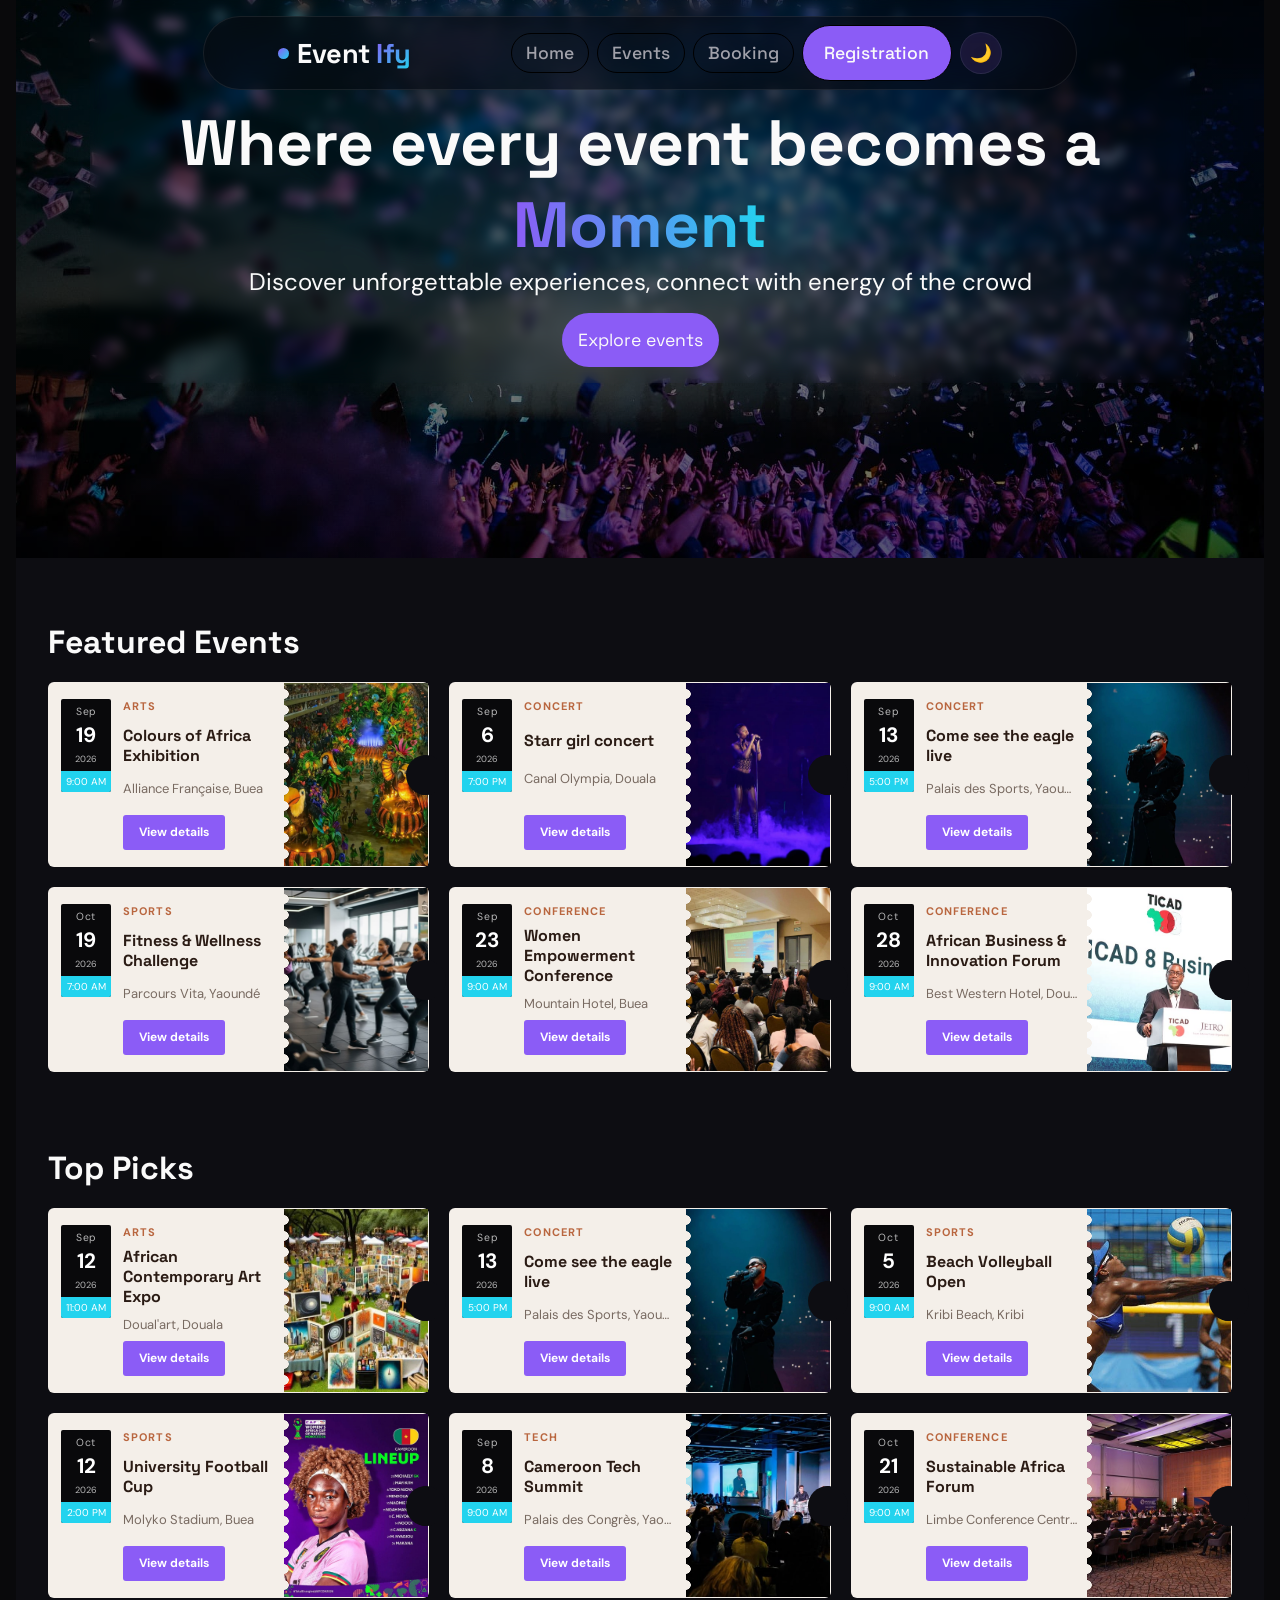
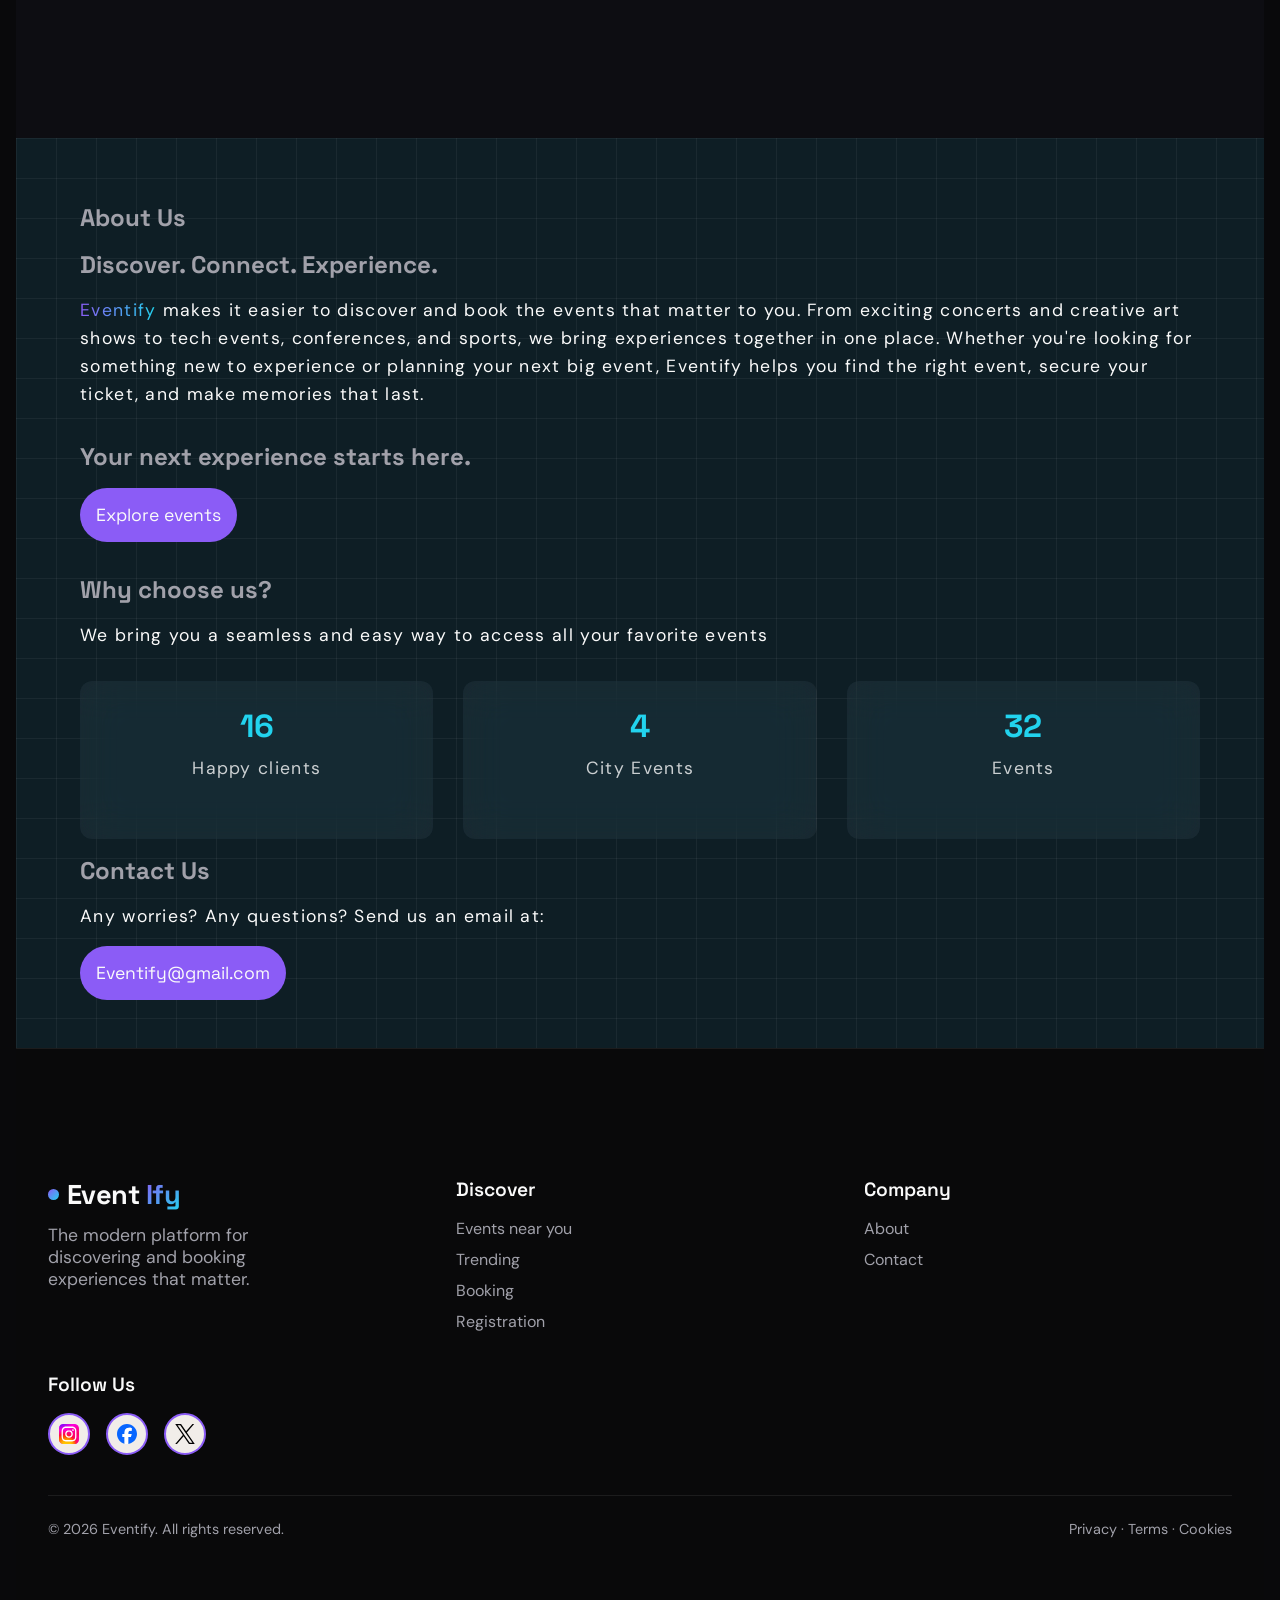
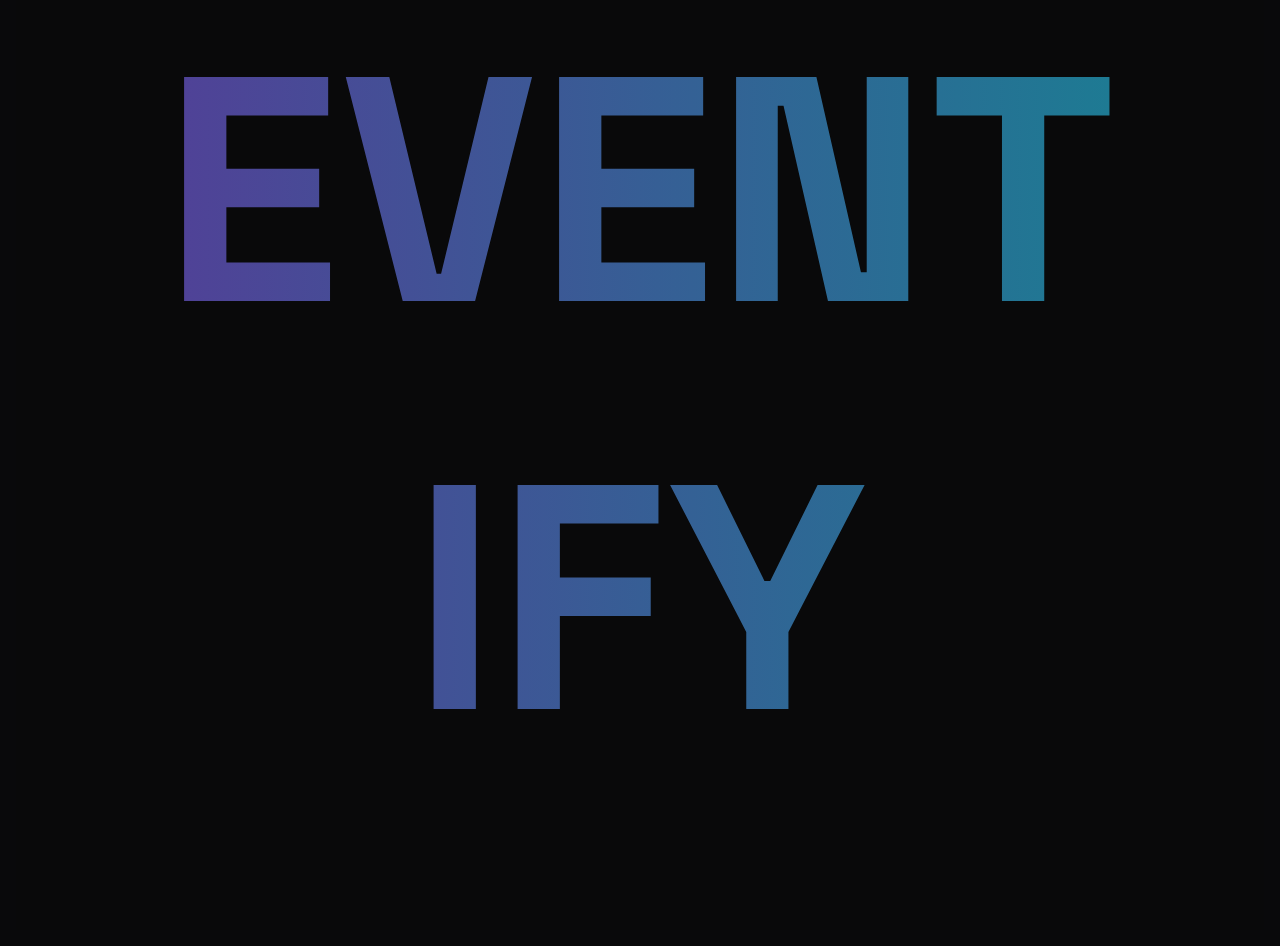
==== commit 4c7ed2cd: ""Almost Done"" ====
--- a/index.html
+++ b/index.html
@@ -7,10 +7,12 @@
     <link rel="stylesheet" href="css/index.css" />
     <link rel="stylesheet" href="css/nav-footer.css" />
     <link rel="stylesheet" href="css/event.css" />
-    <link rel="stylesheet" href="css/theme.css" />
+    <link rel="stylesheet" href="css/skeleton.css" />
+    <!-- <link rel="stylesheet" href="css/theme.css" /> -->
     <!-- <link rel="stylesheet" href="css/cards.css" /> -->
     <script defer src="js/index.js"></script>
     <script defer src="js/theme.js"></script>
+    <script defer src="js/skeleton.js"></script>
   </head>
   <body>
     <!-- Nav -->
@@ -20,15 +22,6 @@
           <div class="logo-img"></div>
           <h4>Event <span>Ify</span></h4>
         </div>
-
-        <button
-          id="theme-toggle"
-          class="theme-toggle"
-          type="button"
-          aria-label="Toggle light and dark mode"
-        >
-          🌙
-        </button>
 
         <button
           id="burger"
@@ -48,6 +41,16 @@
           <li class="list"><a href="pages/booking.html">Booking</a></li>
           <li class="list">
             <a class="ghost-btn" href="pages/registration.html">Registration</a>
+          </li>
+          <li class="list">
+            <button
+              id="theme-toggle"
+              class="theme-toggle"
+              type="button"
+              aria-label="Toggle light and dark mode"
+            >
+              🌙
+            </button>
           </li>
         </ul>
       </div>
--- a/css/index.css
+++ b/css/index.css
@@ -36,8 +36,9 @@
 }
 
 .hero {
+  margin-top: -90px;
   position: relative;
-  min-height: 72vh;
+  min-height: 82vh;
   width: 100%;
   background: url('../assets/images/hero/stux-live-concert-388160_1920\ \(1\).jpg') no-repeat center / cover;
   justify-content: center;
@@ -58,11 +59,13 @@
   text-align: center;
   color: var(--color-warm-ivory);
   max-width: 1100px;
+  /* max-height: 400px; */
   padding: 2rem;
   border-radius: 12px;
   backdrop-filter: blur(6px) saturate(120%);
   margin: 0 auto;
   margin-bottom: 20px;
+  margin-top: 70px;
 }
 
 .hero-content h1{font-weight:700}
@@ -80,6 +83,8 @@
 }
 .hero-content h1{
     font-size: clamp(2rem, 5vw, 4.8rem);
+  margin-top: 80px;
+
 }
 .logo-text{
     font-size: clamp(2rem, 5vw, 4.8rem);
@@ -303,6 +308,7 @@
 [data-theme="light"] body {
     background: #f5f5f7;
     color: #18181b;
+    margin: 0 -20px;
 }
 
 
@@ -318,6 +324,7 @@
 
 [data-theme="light"] .navbar a {
     color: #52525b;
+    border: 1px solid #fdf4f4;
 }
 
 [data-theme="light"] .navbar a:hover {
@@ -334,23 +341,21 @@
 ========================= */
 
 [data-theme="light"] .hero-overlay {
-    background:
-        linear-gradient(
-            180deg,
-            rgba(255, 255, 255, 0.18),
-            rgba(255, 255, 255, 0.42)
-        );
+   background-color: rgba(0, 0, 0, 0.5);
 }
 
 [data-theme="light"] .hero-content {
-    color: #18181b;
-    background: rgba(255, 255, 255, 0.20);
+    color: var(--text);
+    /* background: rgba(255, 255, 255, 0.20);
     border: 1px solid rgba(255, 255, 255, 0.45);
-    box-shadow: 0 20px 60px rgba(0, 0, 0, 0.12);
-}
-
+    box-shadow: 0 20px 60px rgba(0, 0, 0, 0.12); */
+}
+
+[data-theme="light"] .hero-content h4{
+    color: var(--text);
+}
 [data-theme="light"] .hero-content p {
-    color: #3f3f46;
+    color: var(--text);
 }
 
 
@@ -474,28 +479,26 @@
 ========================= */
 
 [data-theme="light"] .event-details-button {
-    color: #7c3aed;
+    color: var(--text);
     border-color: #7c3aed;
 }
 
 [data-theme="light"] .event-details-button:hover {
-    background: #7c3aed;
+    background: linear-gradient(135deg, var(--primary), var(--accent));
     color: white;
 }
 
 
-/* =========================
-   ABOUT SECTION
-========================= */
 
 [data-theme="light"] .about-us-section {
-    background: #ffffff;
+      background-color: #d1eaf7;
+
 }
 
 [data-theme="light"] .about-us-section::before {
     background-image:
         linear-gradient(
-            rgba(124, 58, 237, 0.06) 1px,
+            rgba(120, 51, 241, 0.06) 1px,
             transparent 1px
         ),
         linear-gradient(
@@ -515,10 +518,6 @@
 }
 
 
-/* =========================
-   STATS
-========================= */
-
 [data-theme="light"] .stat-item h3 {
     color: #18181b;
 }
@@ -563,5 +562,167 @@
     color: #ffffff;
 }
 
-
-
+/* =========================================================
+   EVENTIFY LIGHT MODE — HOMEPAGE
+   Activate with: <html data-theme="light">
+========================================================= */
+
+[data-theme="light"] {
+  --bg: #f7f7fb;
+  --card: #ffffff;
+  --primary: #7c3aed;
+  --primary-soft: rgba(124, 58, 237, 0.10);
+  --accent: #0891b2;
+  --accent-soft: rgba(8, 145, 178, 0.10);
+  --text: #18181b;
+  --muted: #71717a;
+  --glass: rgba(255, 255, 255, 0.72);
+  --glass-border: rgba(24, 24, 27, 0.09);
+  --glass-strong: rgba(255, 255, 255, 0.92);
+  --shadow: 0 12px 35px rgba(24, 24, 27, 0.10);
+}
+
+/* [data-theme="light"] body {
+  background: #f7f7fb;
+  color: #18181b;
+}
+
+[data-theme="light"] .hero-overlay {
+  background: linear-gradient(180deg, rgba(255,255,255,.20), rgba(255,255,255,.48));
+}
+
+[data-theme="light"] .hero-content {
+  color: #18181b;
+  background: rgba(255,255,255,.20);
+  border: 1px solid rgba(255,255,255,.55);
+  box-shadow: 0 20px 60px rgba(24,24,27,.12);
+}
+
+[data-theme="light"] .hero-content p {
+  color: #3f3f46;
+}
+
+[data-theme="light"] .hero-head span {
+  background: linear-gradient(90deg, #7c3aed, #0891b2);
+  -webkit-background-clip: text;
+  -webkit-text-fill-color: transparent;
+  background-clip: text;
+}
+
+[data-theme="light"] .action-buttons {
+  background: #7c3aed;
+  color: #ffffff;
+  box-shadow: 0 10px 25px rgba(124,58,237,.22);
+}
+
+[data-theme="light"] .action-buttons:hover {
+  background: #6d28d9;
+}
+
+[data-theme="light"] .cards {
+  background: #f7f7fb;
+}
+
+[data-theme="light"] .home-event-title,
+[data-theme="light"] .event-section-title {
+  color: #18181b;
+}
+
+[data-theme="light"] .event-card {
+  background: #ffffff;
+  color: #18181b;
+  border: 1px solid rgba(24,24,27,.06);
+  box-shadow: 0 15px 35px rgba(24,24,27,.08);
+}
+
+[data-theme="light"] .event-card:hover {
+  box-shadow: 0 18px 40px rgba(24,24,27,.13);
+}
+
+[data-theme="light"] .event-card::before,
+[data-theme="light"] .event-card::after {
+  background: #f7f7fb;
+}
+
+[data-theme="light"] .event-card-media::before {
+  background-image: radial-gradient(circle, #ffffff 4px, transparent 4.5px);
+}
+
+[data-theme="light"] .event-date {
+  background: #18181b;
+  color: #ffffff;
+}
+
+[data-theme="light"] .event-time {
+  background: #7c3aed;
+  color: #ffffff;
+}
+
+[data-theme="light"] .event-title {
+  color: #18181b;
+}
+
+[data-theme="light"] .event-location {
+  color: #71717a;
+}
+
+[data-theme="light"] .event-category {
+  color: #7c3aed;
+}
+
+[data-theme="light"] .event-details-button {
+  background: #7c3aed;
+  color: #ffffff;
+}
+
+[data-theme="light"] .event-details-button:hover {
+  background: linear-gradient(135deg, #7c3aed, #0891b2);
+}
+
+[data-theme="light"] .about-us-section {
+  background: #ffffff;
+}
+
+[data-theme="light"] .about-us-section::before {
+  background-image:
+    linear-gradient(rgba(124,58,237,.055) 1px, transparent 1px),
+    linear-gradient(90deg, rgba(124,58,237,.055) 1px, transparent 1px);
+}
+
+[data-theme="light"] .about-us h1,
+[data-theme="light"] .about-us h2 {
+  color: #18181b;
+}
+
+[data-theme="light"] .about-us p {
+  color: #52525b;
+}
+
+[data-theme="light"] .stat-item {
+  background: rgba(255,255,255,.82);
+  border: 1px solid rgba(24,24,27,.07);
+  box-shadow: 0 8px 24px rgba(24,24,27,.06);
+}
+
+[data-theme="light"] .stat-item h3 {
+  color: #7c3aed;
+}
+
+[data-theme="light"] .stat-item p {
+  color: #71717a;
+}
+
+[data-theme="light"] input,
+[data-theme="light"] select {
+  background: #ffffff;
+  color: #18181b;
+  border-color: rgba(24,24,27,.12);
+}
+
+[data-theme="light"] input::placeholder {
+  color: #a1a1aa;
+}
+
+
+
+ */
--- a/css/nav-footer.css
+++ b/css/nav-footer.css
@@ -53,15 +53,23 @@
   -webkit-backdrop-filter: blur(20px) saturate(1.4);
   border-bottom: 1px solid var(--glass-border);
   padding: 0 24px;
+  margin-top: -18px;
 }
 
 .nav-inner {
   max-width: 1200px;
+  
   margin: 0 auto;
   display: flex;
   justify-content: space-between;
   height: 72px;
 }
+/* .sect{
+  display: flex;
+  align-items: center;
+  justify-content: space-between;
+  gap: 60px;
+} */
 
 .logo {
   font-size: 1.7rem;
@@ -85,6 +93,35 @@
   height: 11px;
   background: linear-gradient(135deg, var(--primary), var(--accent));
   border-radius: 50%;
+}
+
+.theme-toggle {
+  width: 42px;
+  height: 42px;
+
+  display: grid;
+  place-items: center;
+
+  border: 1px solid var(--glass-border);
+  border-radius: 50%;
+
+  background: var(--primary-soft);
+  color: var(--text);
+
+  font-size: 1.1rem;
+
+  cursor: pointer;
+
+  backdrop-filter: blur(10px);
+
+  transition:
+    transform 0.2s ease,
+    background 0.2s ease;
+}
+
+.theme-toggle:hover {
+  transform: rotate(10deg) scale(1.05);
+  background: var(--glass-strong);
 }
 #burger {
   width: 2rem;
@@ -171,6 +208,7 @@
 #menu .list a:not(.ghost-btn):hover::after {
   width: 100%;
 }
+
 .ghost{
     margin-top: 3rem;
     text-align: center;
@@ -186,7 +224,7 @@
 footer {
         border-top: 1px solid var(--glass-border);
         background: rgba(9, 9, 11, 0.6);
-        padding: 2rem 1rem;
+        padding: 2rem 1rem 1rem 1rem;
       }
 
       .footer-inner {
@@ -283,6 +321,13 @@
         color: var(--muted);
         font-size: 0.9rem;
       }
+.brand-wrapper{
+  width: 100%;
+  overflow: hidden;
+  /* height: clamp(90px, 15vw, 600px); */
+  display: flex;
+  align-items: center;
+}
 
 @media (min-width: 768px) {
     #nav-bar{
@@ -293,6 +338,7 @@
     }
   .nav-inner {
     max-width: 1200px;
+    /* width: 800px; */
     margin: 0 auto;
     border-radius: 999px;
     display: flex;
@@ -371,3 +417,35 @@
     background-image: linear-gradient(90deg, rgb(139, 92, 246, 0.6), rgb(34, 211, 238, 0.6));
 }
 }
+
+[data-theme="light"] #nav-bar {
+    background: rgba(255, 255, 255, 0.78);
+    border-color: rgba(0, 0, 0, 0.08);
+    box-shadow: 0 8px 30px rgba(0, 0, 0, 0.08);
+}
+
+[data-theme="light"] .navbar a {
+    color: #52525b;
+    border: 1px solid #fdf4f4;
+}
+
+[data-theme="light"] .navbar a:hover {
+    color: #18181b;
+}
+
+[data-theme="light"] .logo h4 {
+    color: #18181b;
+}
+[data-theme="light"] footer {
+    background: #111114;
+    color: #ffffff;
+}
+
+[data-theme="light"] footer p,
+[data-theme="light"] footer li a {
+    color: #a1a1aa;
+}
+
+[data-theme="light"] footer li a:hover {
+    color: #ffffff;
+}
--- a/css/event.css
+++ b/css/event.css
@@ -36,6 +36,7 @@
 }
 
 .hero {
+  margin-top: -90px;
   position: relative;
   min-height: 62vh;
   width: 100%;
@@ -65,6 +66,8 @@
   backdrop-filter: blur(6px) saturate(120%);
   margin: 0 auto;
   margin-bottom: 20px;
+  /* margin-top: 70px; */
+
 }
 
 .hero-content h1{font-weight:700}
@@ -82,6 +85,8 @@
 }
 .hero-content h1{
     font-size: clamp(2rem, 5vw, 4.8rem);
+  margin-top: 70px;
+
 }
 .logo-text{
     font-size: clamp(2rem, 5vw, 4.8rem);
@@ -117,6 +122,7 @@
   max-width: 1200px;
   margin: 0 auto 40px;
   padding: 0 1rem;
+  /* margin-bottom: 1rem; */
 }
 
 .search-bar {
@@ -201,7 +207,33 @@
         color: var(--text);
       }
 
-.event-cards {
+      .cat-pill {
+        background: rgba(43, 188, 214, 0.1);
+        border: 1px solid var(--glass-border);
+        color: var(--muted);
+        padding: 9px 18px;
+        margin-bottom: 0.7rem;
+        border-radius: 999px;
+        font-size: 0.9rem;
+        font-weight: 500;
+        transition: all 0.2s;
+        cursor: pointer;
+        backdrop-filter: blur(8px);
+      }
+
+      .cat-pill:hover {
+        background: var(--glass-strong);
+        color: var(--text);
+        border-color: rgba(255, 255, 255, 0.14);
+      }
+
+      .cat-pill.active {
+        background: var(--primary-soft);
+        border-color: rgba(139, 92, 246, 0.4);
+        color: #c4b5fd;
+      }
+
+.event-cards, .cards {
   --event-page-bg: #0d0d12;
   --event-surface: #f4efe9;
   --event-ink: #2a1b14;
@@ -281,6 +313,7 @@
   box-shadow: 0 20px 40px rgba(0, 0, 0, 0.18);
   transition: all 0.2s ease;
   scroll-snap-align: start;
+  /* overflow: hidden; */
 }
 
 .event-card::before,
@@ -309,6 +342,8 @@
   order: -1;
   width: 100%;
   height: 210px;
+  overflow: hidden;
+
 }
 
 .event-image {
@@ -453,6 +488,18 @@
   background: linear-gradient(135deg, var(--primary), var(--accent));;
   transform: translateY(-1px);
 }
+.no-results {
+  text-align: center;
+  padding: 60px 20px;
+}
+
+.no-results h2 {
+  margin-bottom: 10px;
+}
+
+.no-results p {
+  color: var(--muted);
+}
 
 @media (min-width: 768px) {
   .search-section {
@@ -527,10 +574,22 @@
     border-radius: 0;
   }
 
-
-  /* =========================
-     EVENT GRID
-  ========================= */
+  .cat-pill {
+           /* margin: 0 1rem; */
+        background: rgba(43, 188, 214, 0.1);
+        border: 1px solid var(--glass-border);
+        color: var(--muted);
+        padding: 12px 21px;
+        margin-bottom: 0.7rem;
+        margin-top: 0.9rem;
+        border-radius: 999px;
+        font-size: 1.1rem;
+        font-weight: 500;
+        transition: all 0.2s;
+        cursor: pointer;
+        backdrop-filter: blur(8px);
+      }
+
 
   .cards {
     width: min(100%, 1500px);
@@ -739,3 +798,248 @@
     gap: 1.25rem;
   }
 }
+
+/* =========================================================
+   EVENTIFY LIGHT MODE — EVENTS / SEARCH
+   Activate with: <html data-theme="light">
+========================================================= */
+
+[data-theme="light"] {
+  --bg: #f7f7fb;
+  --card: #ffffff;
+  --primary: #7c3aed;
+  --primary-soft: rgba(124,58,237,.10);
+  --accent: #0891b2;
+  --accent-soft: rgba(8,145,178,.10);
+  --text: #18181b;
+  --muted: #71717a;
+  --glass: rgba(255,255,255,.72);
+  --glass-border: rgba(24,24,27,.09);
+  --glass-strong: rgba(255,255,255,.92);
+  --shadow: 0 12px 35px rgba(24,24,27,.10);
+  --event-page-bg: #f7f7fb;
+  --event-surface: #ffffff;
+  --event-ink: #18181b;
+  --event-muted: #71717a;
+  --event-accent: #7c3aed;
+}
+
+[data-theme="light"] body {
+    background: #f5f5f7;
+    color: #18181b;
+    margin: 0 -20px;
+}
+
+
+/* =========================
+   NAVBAR
+========================= */
+
+[data-theme="light"] #nav-bar {
+    background: rgba(255, 255, 255, 0.78);
+    border-color: rgba(0, 0, 0, 0.08);
+    box-shadow: 0 8px 30px rgba(0, 0, 0, 0.08);
+}
+
+[data-theme="light"] .navbar a {
+    color: #52525b;
+    border: 1px solid #fdf4f4;
+}
+
+[data-theme="light"] .navbar a:hover {
+    color: #18181b;
+}
+
+[data-theme="light"] .logo h4 {
+    color: #18181b;
+}
+
+
+[data-theme="light"] .hero-overlay {
+   background-color: rgba(0, 0, 0, 0.5);
+}
+
+[data-theme="light"] .hero-content {
+    color: var(--text);
+    /* background: rgba(255, 255, 255, 0.20);
+    border: 1px solid rgba(255, 255, 255, 0.45);
+    box-shadow: 0 20px 60px rgba(0, 0, 0, 0.12); */
+}
+
+[data-theme="light"] .hero-content h4 {
+    color: var(--text);
+}
+[data-theme="light"] .hero-content p {
+    color: var(--text);
+}
+
+
+[data-theme="light"] .hero-head span {
+    background: linear-gradient(
+        90deg,
+        #7c3aed,
+        #0891b2
+    );
+
+    -webkit-background-clip: text;
+    -webkit-text-fill-color: transparent;
+    background-clip: text;
+}
+
+
+/* =========================
+   EXPLORE BUTTON
+========================= */
+
+[data-theme="light"] .action-buttons {
+    background: #7c3aed;
+    color: white;
+
+    box-shadow:
+        0 10px 25px rgba(124, 58, 237, 0.25);
+}
+
+[data-theme="light"] .action-buttons:hover {
+    background: #6d28d9;
+}
+
+/* [data-theme="light"] .search-bar {
+  background: rgba(255,255,255,.82);
+  border-color: rgba(24,24,27,.09);
+  box-shadow: 0 12px 32px rgba(24,24,27,.08);
+}
+
+[data-theme="light"] .search-bar input {
+  color: #18181b;
+}
+
+[data-theme="light"] .search-bar input::placeholder {
+  color: #a1a1aa;
+}
+
+[data-theme="light"] .search-select {
+  color: #18181b;
+  background: #ffffff;
+  border-color: rgba(24,24,27,.10);
+}
+
+[data-theme="light"] .search-select option {
+  background: #ffffff;
+  color: #18181b;
+}
+
+[data-theme="light"] .search-divider {
+  background: rgba(24,24,27,.10);
+} */
+
+[data-theme="light"] .btn {
+  background: #7c3aed;
+  color: #ffffff;
+}
+
+[data-theme="light"] .categories {
+  margin: 0 2.5rem;
+}
+
+[data-theme="light"] .cat-pill {
+  background: rgba(120, 230, 249, 0.1);
+  border-color: rgba(24,24,27,.09);
+  color: #71717a;
+}
+
+[data-theme="light"] .cat-pill:hover {
+  background: #ffffff;
+  color: #18181b;
+  border-color: rgba(124,58,237,.22);
+}
+
+[data-theme="light"] .cat-pill.active {
+  background: rgba(124,58,237,.10);
+  border-color: rgba(124,58,237,.35);
+  color: #6d28d9;
+}
+
+[data-theme="light"] .event-cards,
+[data-theme="light"] .cards {
+  --event-page-bg: #f7f7fb;
+  background: #f7f7fb;
+}
+
+[data-theme="light"] .event-section-title {
+  color: #18181b;
+}
+
+[data-theme="light"] .event-card {
+  background: #ffffff;
+  color: #18181b;
+  border: 1px solid rgba(24,24,27,.06);
+  box-shadow: 0 15px 35px rgba(24,24,27,.08);
+}
+
+[data-theme="light"] .event-card:hover {
+      border-color: var(--accent);
+  box-shadow: 0 18px 40px rgba(24,24,27,.13);
+}
+
+[data-theme="light"] .event-card::before,
+[data-theme="light"] .event-card::after {
+  background: #f5f5f7;
+}
+
+[data-theme="light"] .event-card-media::before {
+  background-image: radial-gradient(circle, #f5f5f7 4px, transparent 4.5px);
+}
+
+[data-theme="light"] .event-date {
+  background: #18181b;
+  color: #ffffff;
+}
+
+[data-theme="light"] .event-time {
+  background: #7c3aed;
+  color: #ffffff;
+}
+
+[data-theme="light"] .event-category {
+  color: #7c3aed;
+}
+
+[data-theme="light"] .event-title {
+  color: #18181b;
+}
+
+[data-theme="light"] .event-location {
+  color: #71717a;
+}
+
+[data-theme="light"] .event-details-button {
+  background: #7c3aed;
+  color: #ffffff;
+}
+
+[data-theme="light"] .event-details-button:hover,
+[data-theme="light"] .event-details-button:focus-visible {
+  background: linear-gradient(135deg, #7c3aed, #0891b2);
+}
+
+[data-theme="light"] .no-results {
+  color: #18181b;
+}
+
+[data-theme="light"] .no-results p {
+  color: #71717a;
+}
+[data-theme="light"] footer {
+    background: #111114;
+    color: #ffffff;
+}
+
+[data-theme="light"] footer p,
+[data-theme="light"] footer li a {
+    color: #a1a1aa;
+}
+
+[data-theme="light"] footer li a:hover {
+    color: #ffffff;
+}
+
--- a/css/skeleton.css
+++ b/css/skeleton.css
@@ -0,0 +1,330 @@
+@font-face {
+  font-family: DM Sans;
+  src: url(../assets/fonts/DM_Sans/DMSans-VariableFont_opsz\,wght.ttf);
+}
+
+@font-face {
+  font-family: SpaceGrotesk;
+  src: url(../assets/fonts/Space_Grotesk/SpaceGrotesk-VariableFont_wght.ttf);
+}
+
+*, *::before, *::after {
+  padding: 0;
+  margin: 0;
+  box-sizing: border-box;
+}
+:root {
+  --bg: #09090b;
+  --card: #141418;
+  --primary: #8b5cf6;
+  --primary-soft: rgba(139, 92, 246, 0.15);
+  --accent: #22d3ee;
+  --accent-soft: rgba(34, 211, 238, 0.12);
+  --text: #fafafa;
+  --muted: #a1a1aa;
+  --glass: rgba(255, 255, 255, 0.04);
+  --glass-border: rgba(255, 255, 255, 0.08);
+  --glass-strong: rgba(255, 255, 255, 0.07);
+  --radius: 16px;
+  --shadow: 0 8px 32px rgba(0, 0, 0, 0.45);
+
+  --header-font: SpaceGrotesk;
+  --body-font: DM Sans;
+}
+
+.skeleton {
+  position: relative;
+  overflow: hidden;
+  background: #202027;
+  border-radius: 8px;
+}
+
+/* Moving shine */
+.skeleton::after {
+  content: "";
+  position: absolute;
+  inset: 0;
+  transform: translateX(-100%);
+
+  background: linear-gradient(
+    90deg,
+    transparent,
+    rgba(255, 255, 255, 0.08),
+    transparent
+  );
+
+  animation: skeleton-shimmer 1.5s infinite;
+}
+
+@keyframes skeleton-shimmer {
+  100% {
+    transform: translateX(100%);
+  }
+}
+
+/* =========================================================
+   EVENT CARD SKELETON
+========================================================= */
+
+.skeleton-event-card {
+  display: flex;
+  flex-direction: column;
+  width: 280px;
+  min-width: 280px;
+  background: var(--card);
+  border-radius: 16px;
+  overflow: hidden;
+}
+
+/* Image */
+.skeleton-event-image {
+  width: 100%;
+  height: 210px;
+  border-radius: 0;
+}
+
+/* Content */
+.skeleton-event-content {
+  padding: 16px;
+}
+
+/* Small category */
+.skeleton-category {
+  width: 70px;
+  height: 14px;
+  margin-bottom: 12px;
+}
+
+/* Title */
+.skeleton-title {
+  width: 85%;
+  height: 20px;
+  margin-bottom: 10px;
+}
+
+.skeleton-title.short {
+  width: 60%;
+}
+
+/* Description/info */
+.skeleton-text {
+  width: 75%;
+  height: 13px;
+  margin-bottom: 8px;
+}
+
+.skeleton-text.short {
+  width: 50%;
+}
+
+/* =========================================================
+   DESKTOP EVENT CARD
+========================================================= */
+
+@media (min-width: 768px) {
+  .skeleton-event-card {
+    width: 100%;
+    min-width: 0;
+    height: 185px;
+
+    display: flex;
+    flex-direction: row;
+  }
+
+  .skeleton-event-image {
+    width: 42%;
+    height: 100%;
+    flex-shrink: 0;
+  }
+
+  .skeleton-event-content {
+    flex: 1;
+    padding: 16px;
+  }
+}
+
+
+/* =========================================================
+   HOMEPAGE SKELETON
+========================================================= */
+
+.skeleton-home-card {
+  width: 280px;
+  min-width: 280px;
+}
+
+@media (min-width: 768px) {
+  .skeleton-home-card {
+    width: 100%;
+    min-width: 0;
+  }
+}
+
+
+/* =========================================================
+   EVENT DETAIL SKELETON
+========================================================= */
+
+.detail-skeleton {
+  width: 100%;
+}
+
+/* Main image */
+.skeleton-detail-image {
+  width: 100%;
+  height: 280px;
+  border-radius: 14px;
+}
+
+/* Right-side summary */
+.skeleton-detail-category {
+  width: 80px;
+  height: 18px;
+  margin-bottom: 20px;
+}
+
+.skeleton-detail-title {
+  width: 90%;
+  height: 42px;
+  margin-bottom: 25px;
+}
+
+.skeleton-info {
+  display: flex;
+  align-items: center;
+  gap: 15px;
+  margin-bottom: 20px;
+}
+
+.skeleton-info-icon {
+  width: 42px;
+  height: 42px;
+  border-radius: 10px;
+  flex-shrink: 0;
+}
+
+.skeleton-info-text {
+  flex: 1;
+}
+
+.skeleton-info-label {
+  width: 45px;
+  height: 11px;
+  margin-bottom: 7px;
+}
+
+.skeleton-info-value {
+  width: 150px;
+  height: 15px;
+}
+
+
+/* Description */
+.skeleton-heading {
+  width: 180px;
+  height: 25px;
+  margin-bottom: 18px;
+}
+
+.skeleton-paragraph {
+  width: 100%;
+  height: 14px;
+  margin-bottom: 10px;
+}
+
+.skeleton-paragraph.medium {
+  width: 85%;
+}
+
+.skeleton-paragraph.short {
+  width: 65%;
+}
+
+
+/* Highlights */
+.skeleton-highlight {
+  width: 100%;
+  height: 55px;
+  border-radius: 10px;
+}
+
+
+/* Organizer */
+.skeleton-avatar {
+  width: 50px;
+  height: 50px;
+  border-radius: 50%;
+}
+
+.skeleton-organizer-name {
+  width: 130px;
+  height: 16px;
+  margin-bottom: 7px;
+}
+
+.skeleton-organizer-role {
+  width: 90px;
+  height: 12px;
+}
+
+
+/* Ticket */
+.skeleton-ticket {
+  height: 280px;
+  border-radius: 14px;
+  padding: 30px 25px;
+}
+
+.skeleton-ticket-title {
+  width: 120px;
+  height: 18px;
+  margin-bottom: 20px;
+}
+
+.skeleton-ticket-price {
+  width: 100px;
+  height: 35px;
+  margin-bottom: 25px;
+}
+
+.skeleton-ticket-line {
+  width: 80%;
+  height: 13px;
+  margin-bottom: 12px;
+}
+
+.skeleton-ticket-button {
+  width: 100%;
+  height: 45px;
+  margin-top: 20px;
+  border-radius: 9px;
+}
+
+
+@media (min-width: 768px) {
+  .skeleton-detail-image {
+    height: 450px;
+  }
+
+  .skeleton-detail-title {
+    height: 55px;
+  }
+}
+
+
+/* =========================================================
+   LIGHT MODE
+========================================================= */
+
+[data-theme="light"] .skeleton {
+  background: #e7e7ec;
+}
+
+[data-theme="light"] .skeleton::after {
+  background: linear-gradient(
+    90deg,
+    transparent,
+    rgba(255, 255, 255, 0.65),
+    transparent
+  );
+}
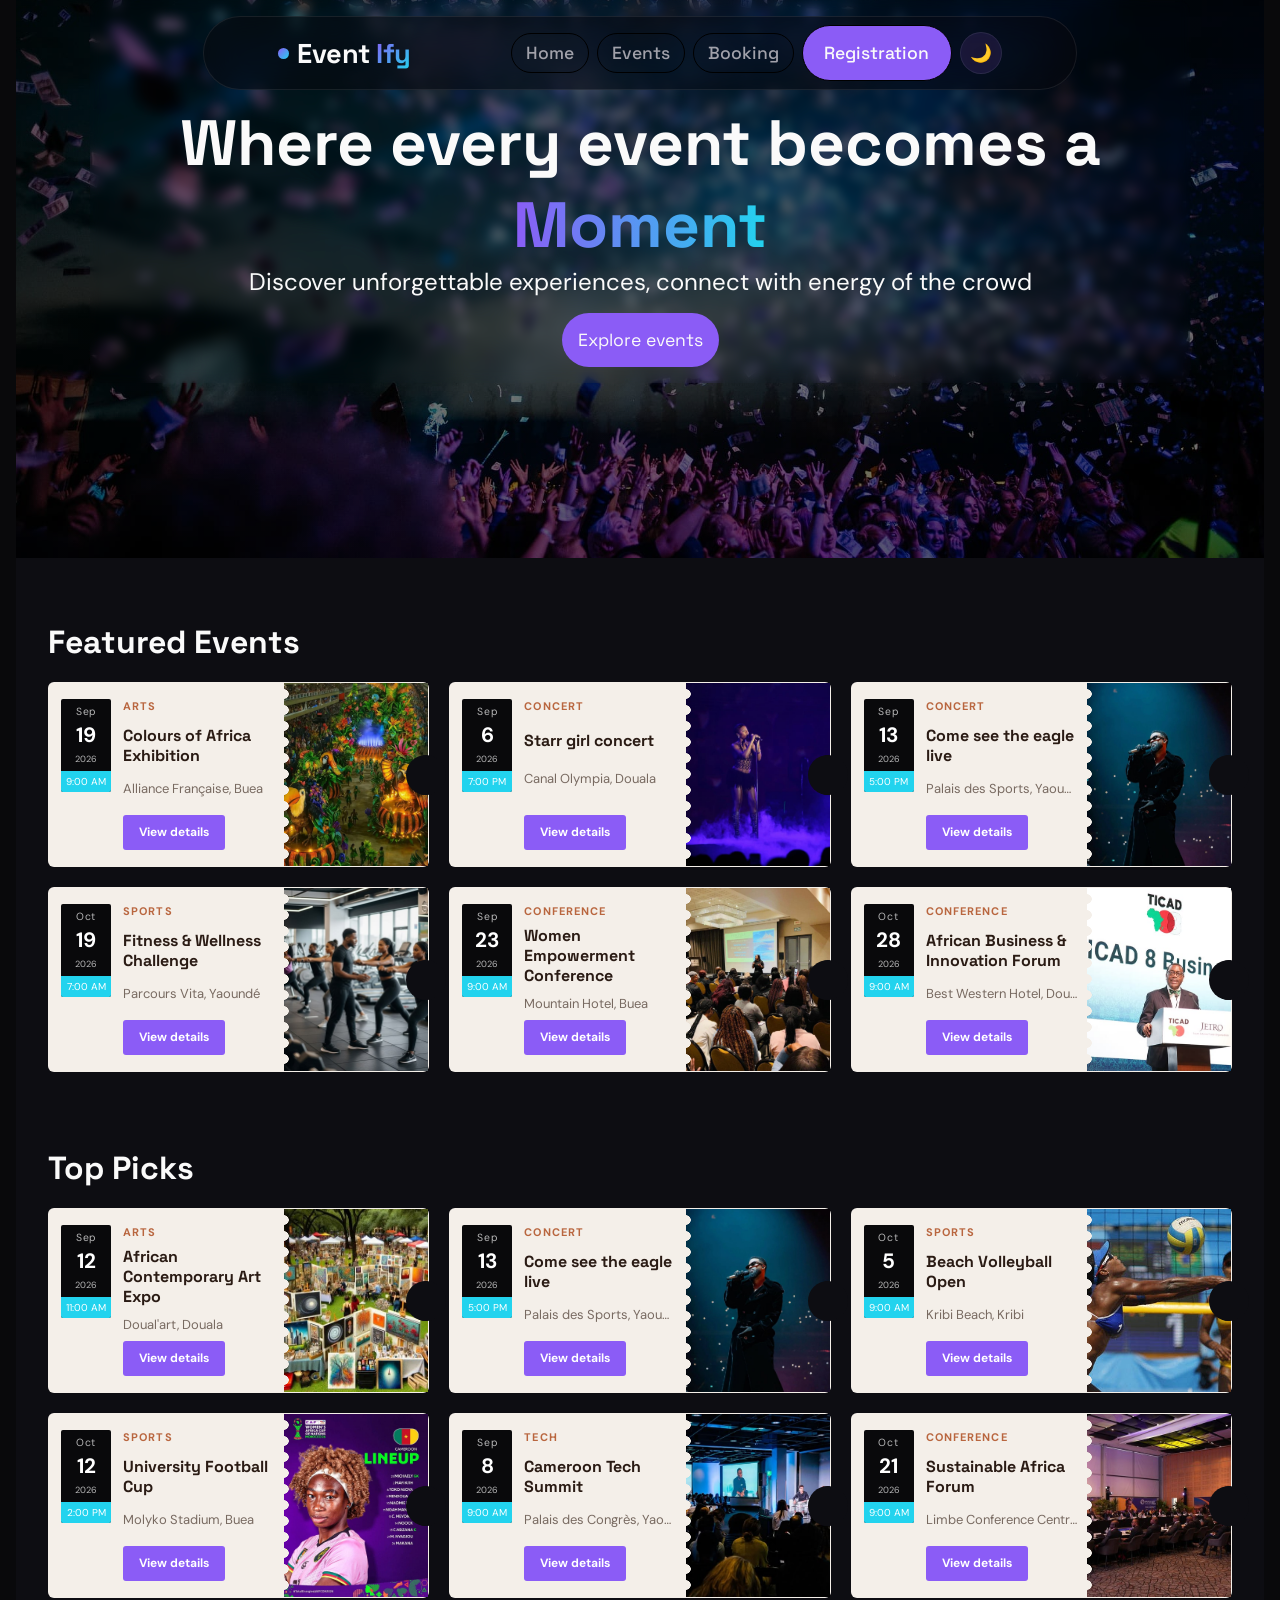
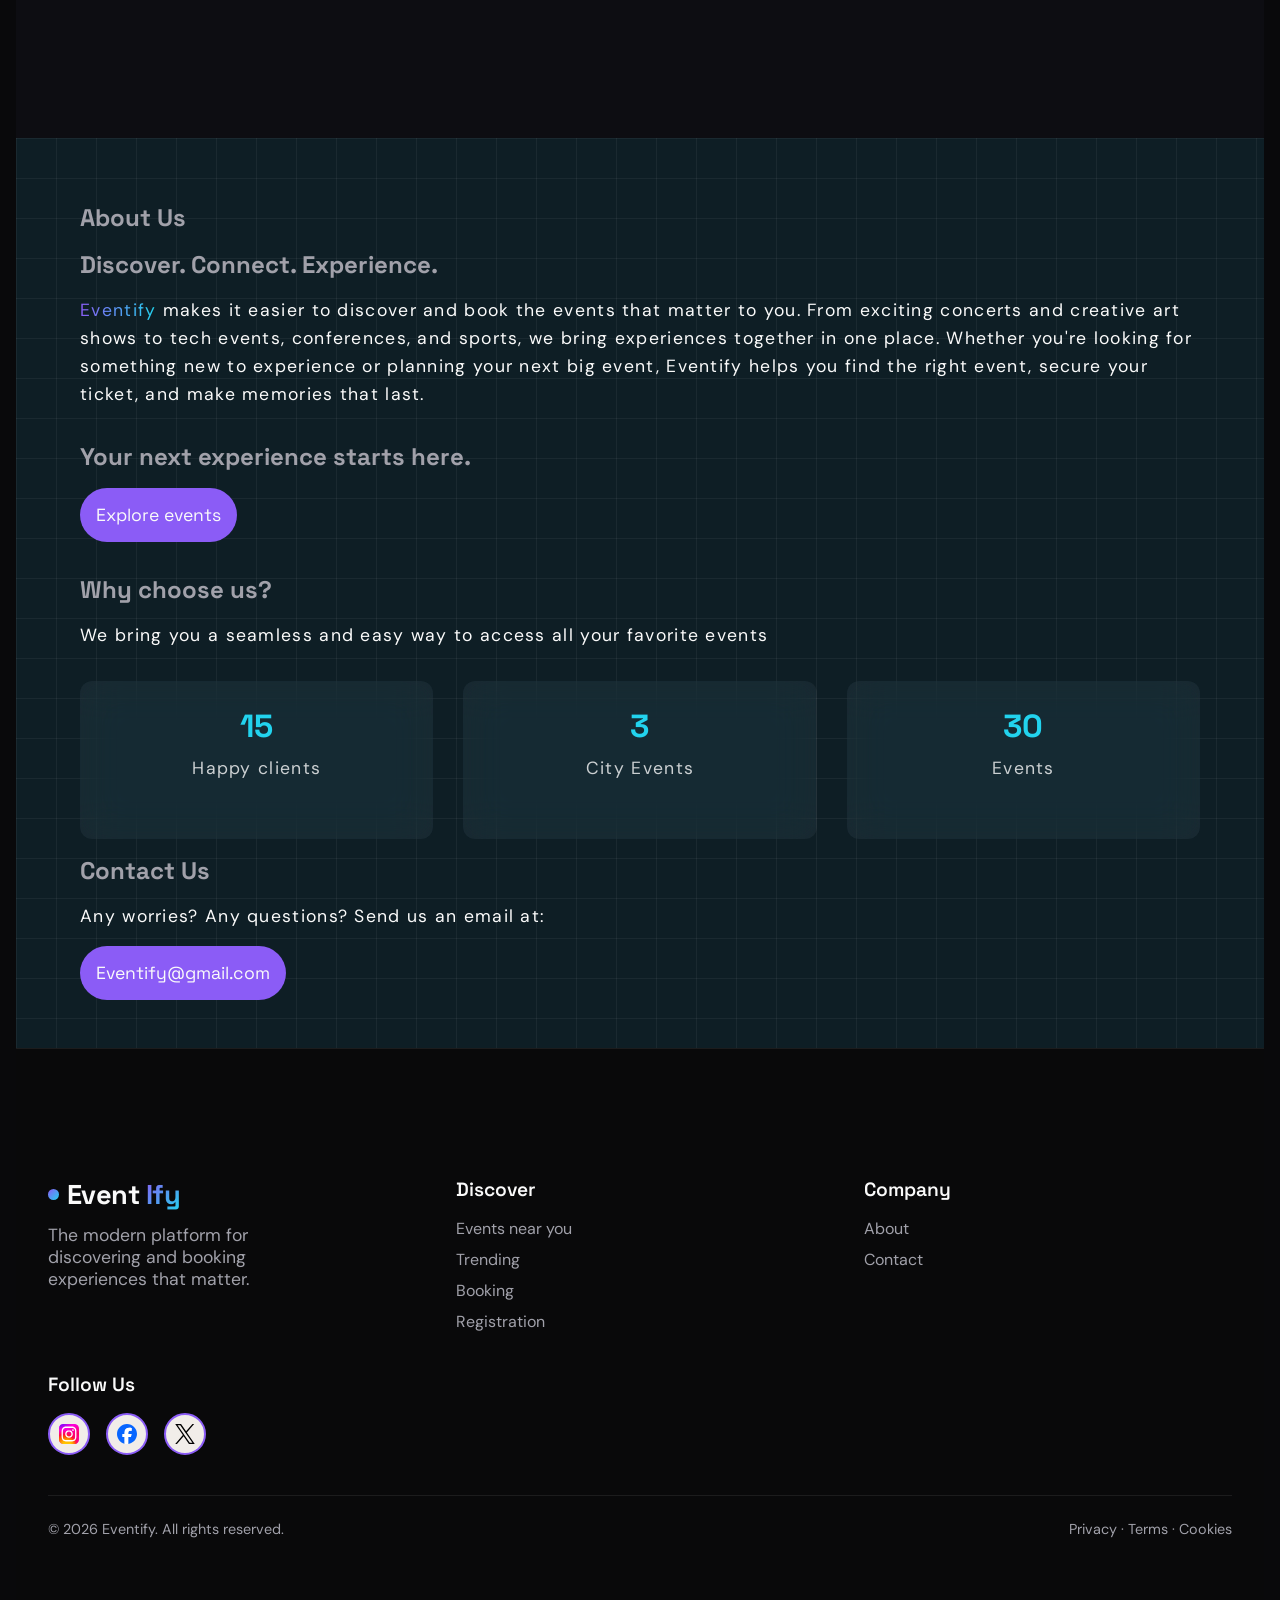
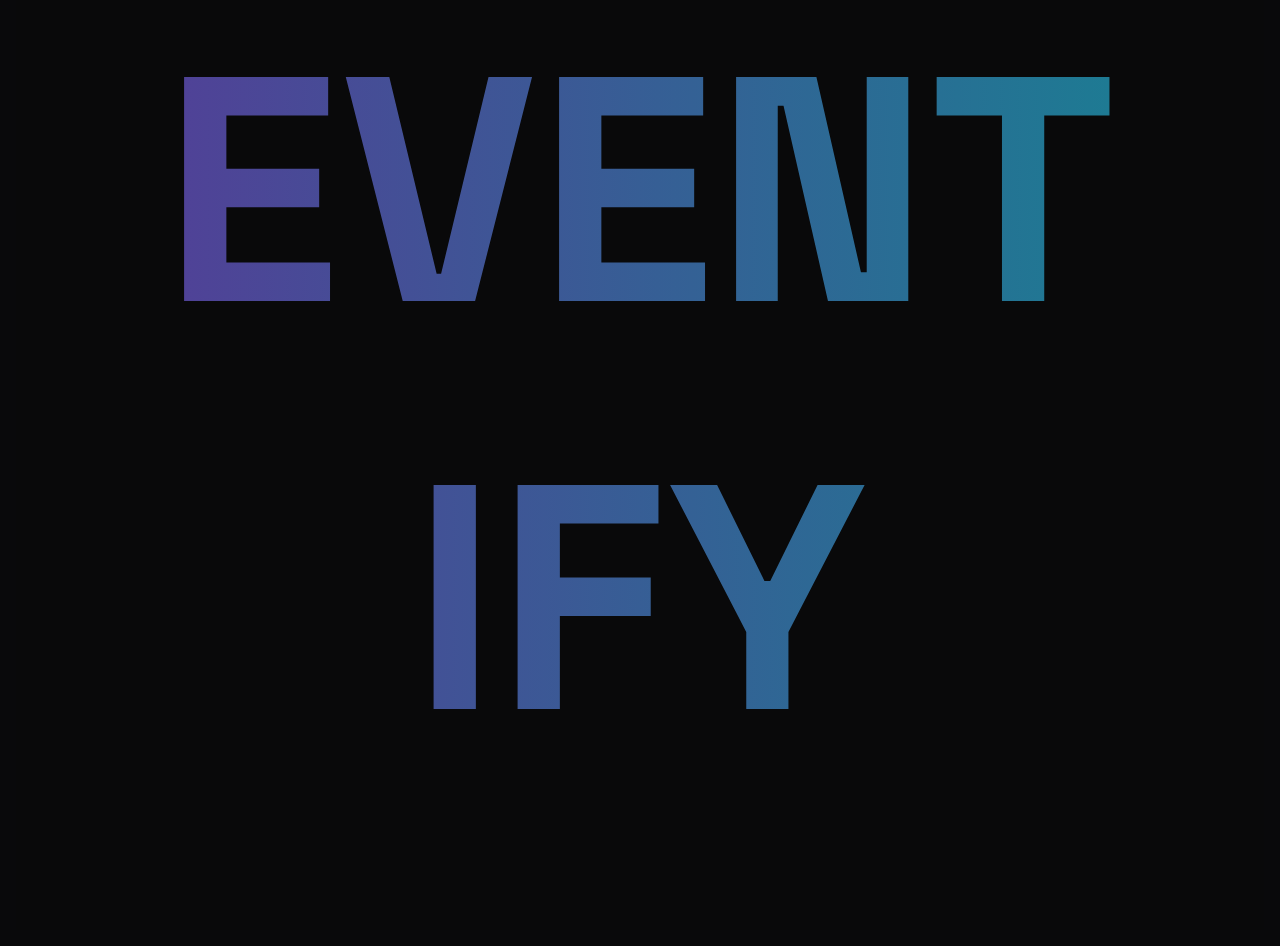
==== commit efd1049e: ""Fixed image path"" ====
--- a/index.html
+++ b/index.html
@@ -3,7 +3,7 @@
   <head>
     <meta charset="UTF-8" />
     <meta name="viewport" content="width=device-width, initial-scale=1.0" />
-    <title>Document</title>
+    <title>EventIfy | Home</title>
     <link rel="stylesheet" href="css/index.css" />
     <link rel="stylesheet" href="css/nav-footer.css" />
     <link rel="stylesheet" href="css/event.css" />
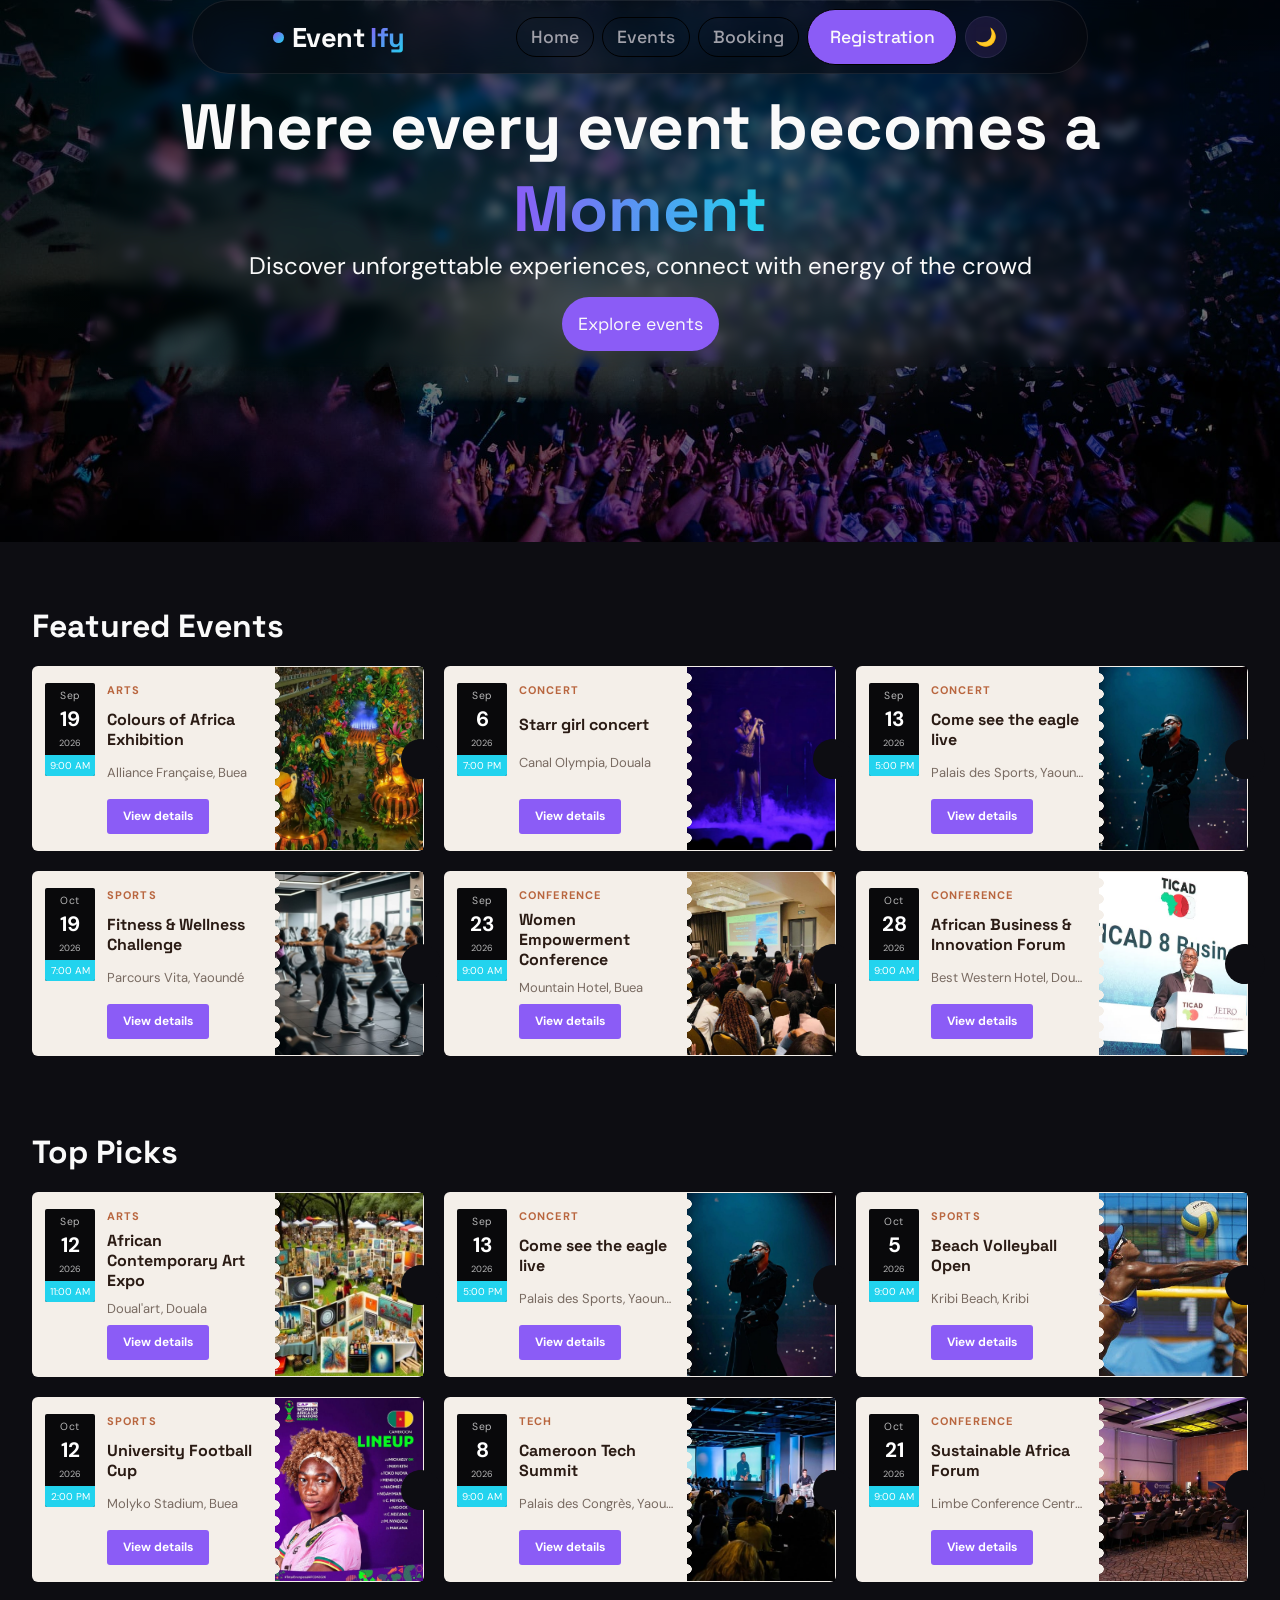
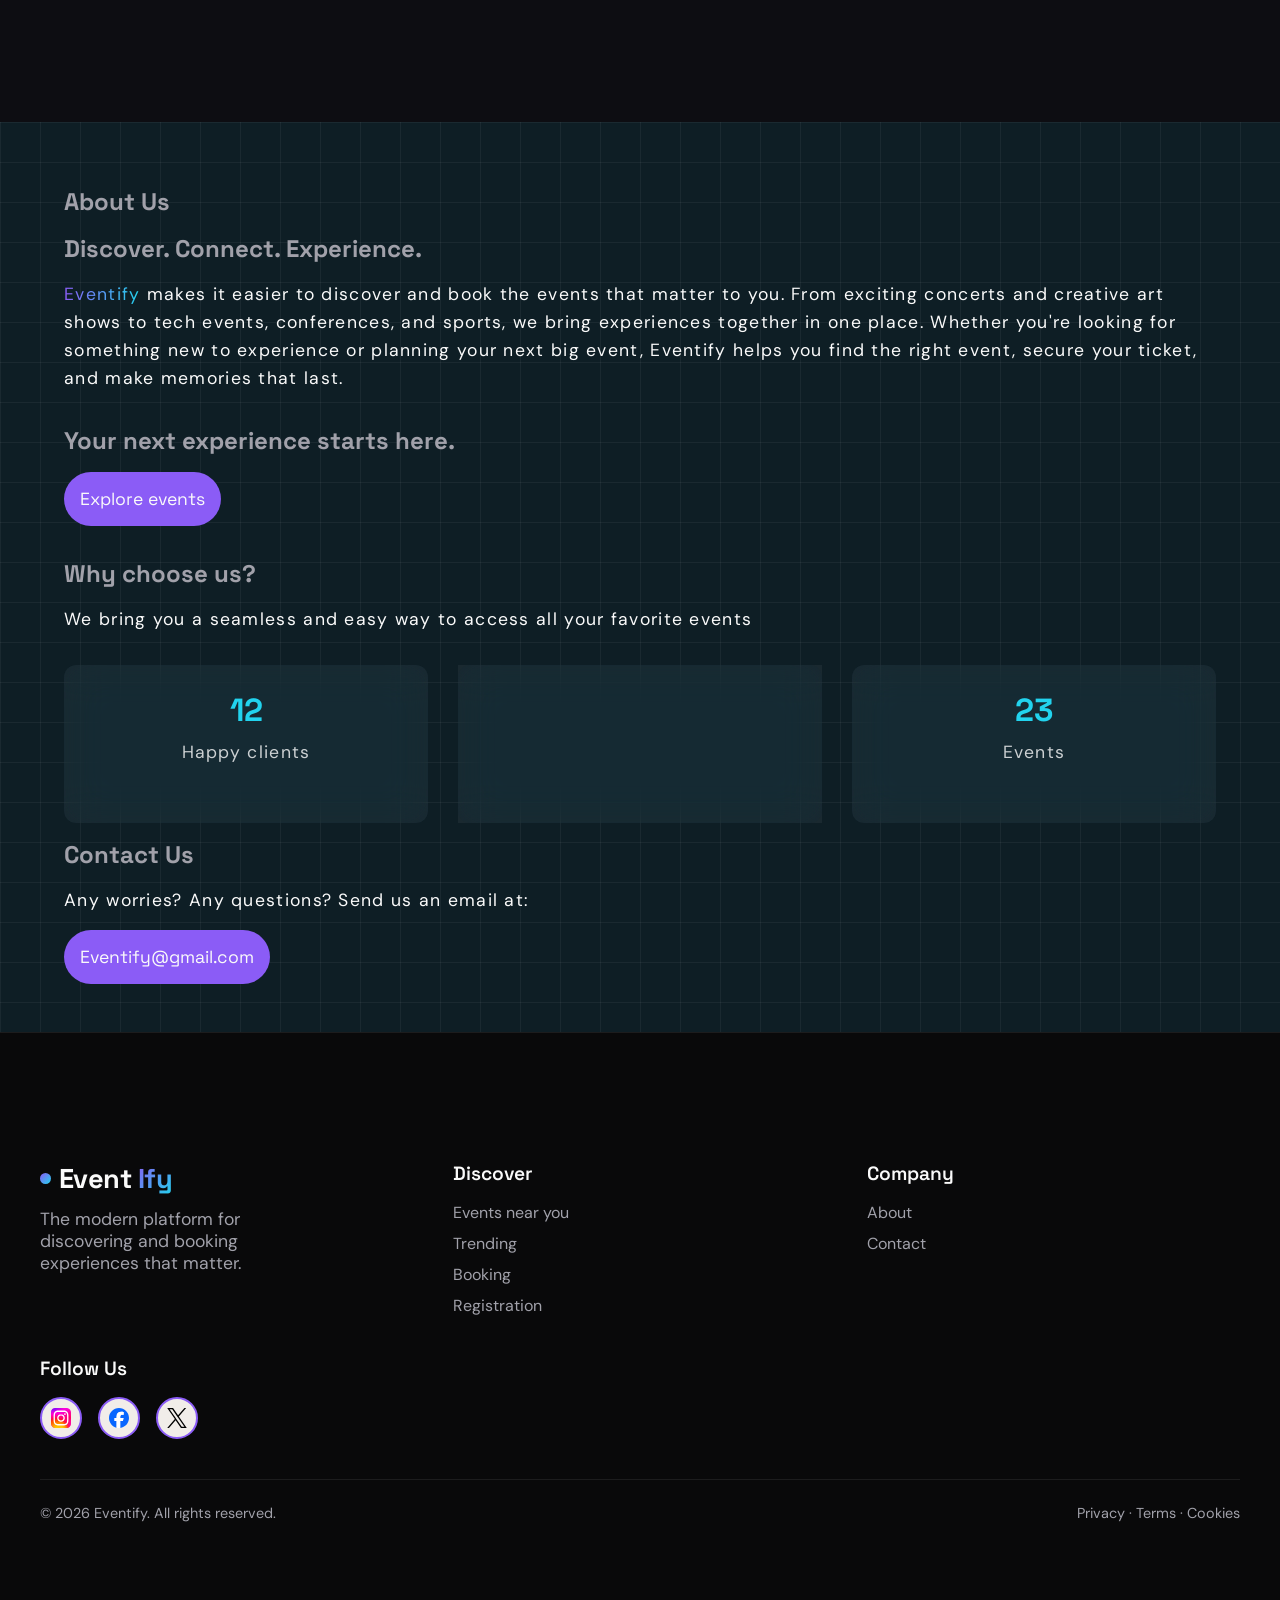
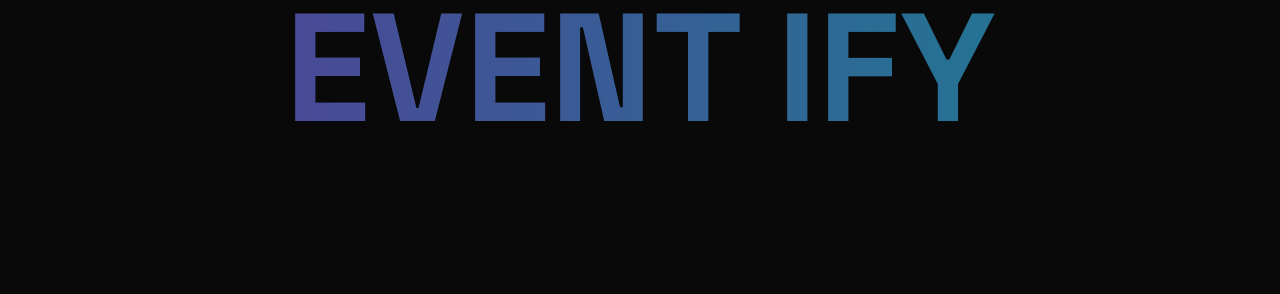
==== commit 0a7b3bc4: ""Final commit1"" ====
--- a/index.html
+++ b/index.html
@@ -4,6 +4,11 @@
     <meta charset="UTF-8" />
     <meta name="viewport" content="width=device-width, initial-scale=1.0" />
     <title>EventIfy | Home</title>
+    <link
+      rel="shortcut icon"
+      href="assets/images/svg/favicon.svg"
+      type="image/x-icon"
+    />
     <link rel="stylesheet" href="css/index.css" />
     <link rel="stylesheet" href="css/nav-footer.css" />
     <link rel="stylesheet" href="css/event.css" />
--- a/css/index.css
+++ b/css/index.css
@@ -308,7 +308,7 @@
 [data-theme="light"] body {
     background: #f5f5f7;
     color: #18181b;
-    margin: 0 -20px;
+    /* margin: 0 -20px; */
 }
 
 
--- a/css/nav-footer.css
+++ b/css/nav-footer.css
@@ -33,7 +33,7 @@
 }
 
 body {
-  padding: 1rem;
+  /* padding: 1rem; */
   color: var(--text); 
   font-family: var(--body-font);
 }
@@ -213,7 +213,7 @@
     margin-top: 3rem;
     text-align: center;
     width: 100%;
-    font-size: 3.9rem;
+    font-size: clamp(3.6rem, 12vw, 18rem);
     background-image: linear-gradient(90deg, rgb(139, 92, 246, 0.6), rgb(34, 211, 238, 0.6));
   background-clip: text;
   -webkit-background-clip: text; 
@@ -328,12 +328,30 @@
   display: flex;
   align-items: center;
 }
+[data-theme="light"] #menu.active {
+  background: #ffffff;
+  box-shadow: 0 8px 25px rgba(0, 0, 0, 0.1);
+}
+
+[data-theme="light"] #menu .list a {
+  color: #52525b;
+}
+
+[data-theme="light"] #menu .list a:hover {
+  color: #18181b;
+}
+
+[data-theme="light"] #menu .list .ghost-btn {
+  color: #ffffff;
+  background-color: #7c3aed;
+}
 
 @media (min-width: 768px) {
     #nav-bar{
         border: 1px solid var(--glass-border);
   border-radius: 999px;
-        width: 70%;
+        width: 90%;
+        
   margin: 0 auto;
     }
   .nav-inner {
@@ -413,9 +431,34 @@
     margin-top: 3rem;
     text-align: center;
     width: 100%;
-    font-size: 20rem;
+    /* font-size: 20rem; */
     background-image: linear-gradient(90deg, rgb(139, 92, 246, 0.6), rgb(34, 211, 238, 0.6));
 }
+/* [data-theme="light"] #menu {
+  background: none;
+  box-shadow: 0 8px 25px rgba(0, 0, 0, 0.1);
+}
+
+[data-theme="light"] #menu .list a {
+  color: none;
+}
+
+[data-theme="light"] #menu .list a:hover {
+  color: none;
+}
+
+[data-theme="light"] #menu .list .ghost-btn {
+  color: none;
+  background-color: none;
+} */
+}
+@media(min-width:1024px){
+  #nav-bar{
+        border: 1px solid var(--glass-border);
+  border-radius: 999px;
+        width: 70%;
+  margin: 0 auto;
+    }
 }
 
 [data-theme="light"] #nav-bar {
@@ -436,6 +479,24 @@
 [data-theme="light"] .logo h4 {
     color: #18181b;
 }
+
+/* [data-theme="light"] #menu {
+  background: #ffffff;
+  box-shadow: 0 8px 25px rgba(0, 0, 0, 0.1);
+}
+
+[data-theme="light"] #menu .list a {
+  color: #52525b;
+}
+
+[data-theme="light"] #menu .list a:hover {
+  color: #18181b;
+}
+
+[data-theme="light"] #menu .list .ghost-btn {
+  color: #ffffff;
+  background-color: #7c3aed;
+} */
 [data-theme="light"] footer {
     background: #111114;
     color: #ffffff;
@@ -449,3 +510,20 @@
 [data-theme="light"] footer li a:hover {
     color: #ffffff;
 }
+
+[data-theme="light"] .footer-brand .logo h4 {
+    color: #fafafa;
+}
+[data-theme="light"] footer {
+    background: #111114;
+    color: #ffffff;
+}
+
+[data-theme="light"] footer p,
+[data-theme="light"] footer li a {
+    color: #a1a1aa;
+}
+
+[data-theme="light"] footer li a:hover {
+    color: #ffffff;
+}
--- a/css/event.css
+++ b/css/event.css
@@ -355,8 +355,8 @@
   transition: transform 0.3s ease, scale 0.3s ease;
 }
 .event-image:hover{
-  transform: translateY(-3px);
-  /* /* transform: scale(1.02); *  / */
+  /* transform: translateY(-3px); */
+ transform: scale(1.1); 
 }
 
 /* Dots sit on the boundary between the image and the card content. */
@@ -827,7 +827,7 @@
 [data-theme="light"] body {
     background: #f5f5f7;
     color: #18181b;
-    margin: 0 -20px;
+    /* margin: 0 -20px; */
 }
 
 
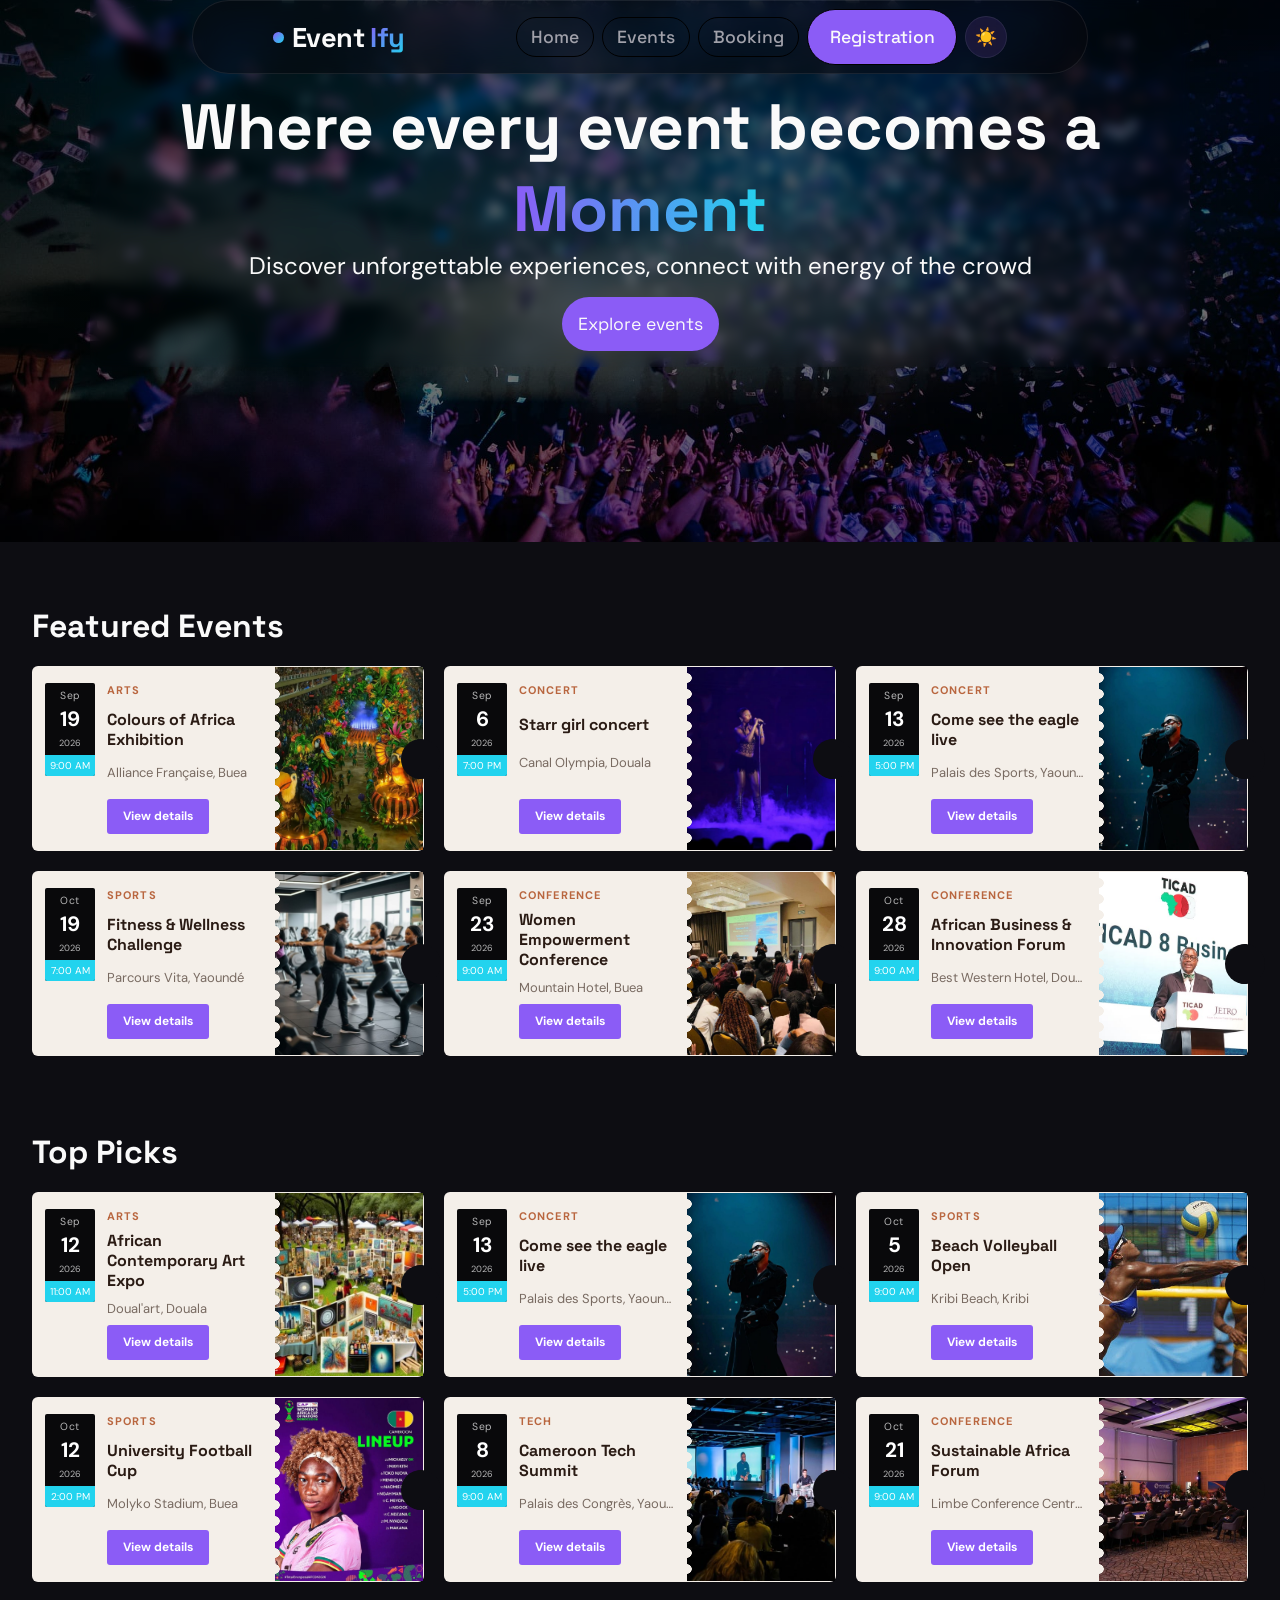
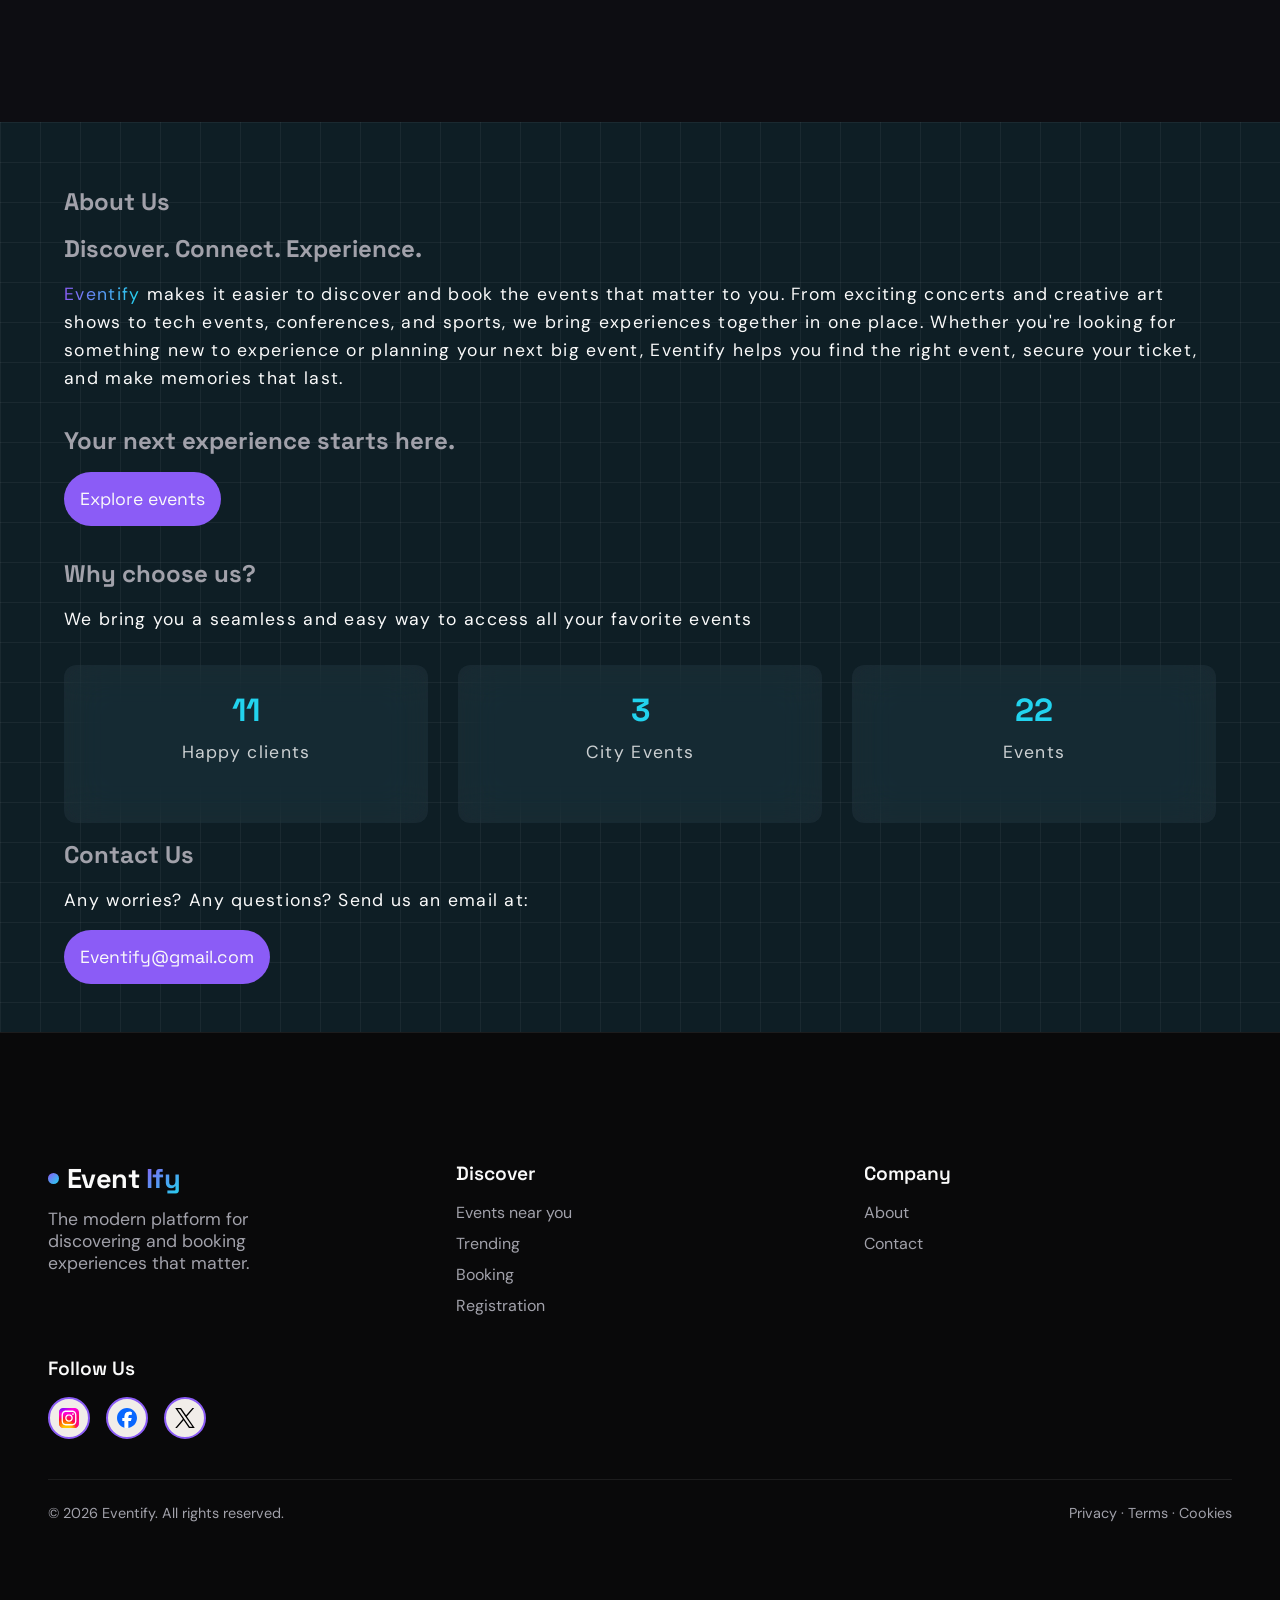
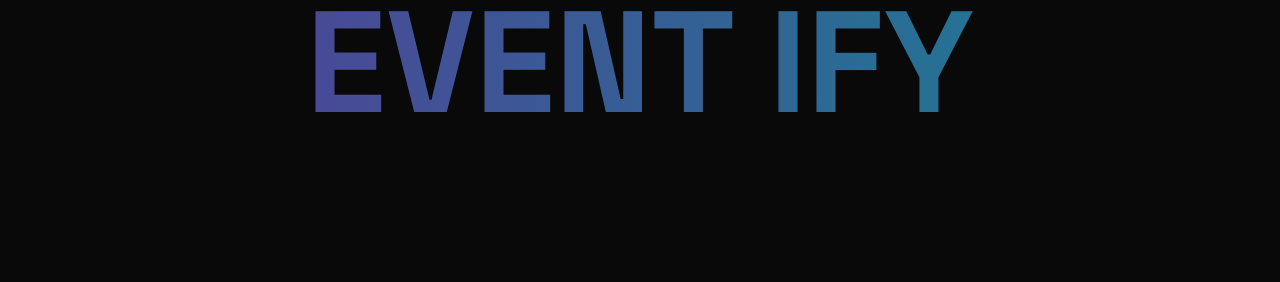
==== commit 21557e4d: ""Final Commit"" ====
--- a/index.html
+++ b/index.html
@@ -54,7 +54,7 @@
               type="button"
               aria-label="Toggle light and dark mode"
             >
-              🌙
+              ☀️
             </button>
           </li>
         </ul>
--- a/css/nav-footer.css
+++ b/css/nav-footer.css
@@ -213,7 +213,7 @@
     margin-top: 3rem;
     text-align: center;
     width: 100%;
-    font-size: clamp(3.6rem, 12vw, 18rem);
+    font-size: clamp(3.6rem, 12vw, 9rem);
     background-image: linear-gradient(90deg, rgb(139, 92, 246, 0.6), rgb(34, 211, 238, 0.6));
   background-clip: text;
   -webkit-background-clip: text; 
@@ -418,7 +418,7 @@
   footer {
         border-top: 1px solid var(--glass-border);
         background: rgba(9, 9, 11, 0.6);
-        padding: 8rem 2rem;
+        padding: 8rem 3rem;
       }
   .footer-inner {
         max-width: 1200px;
